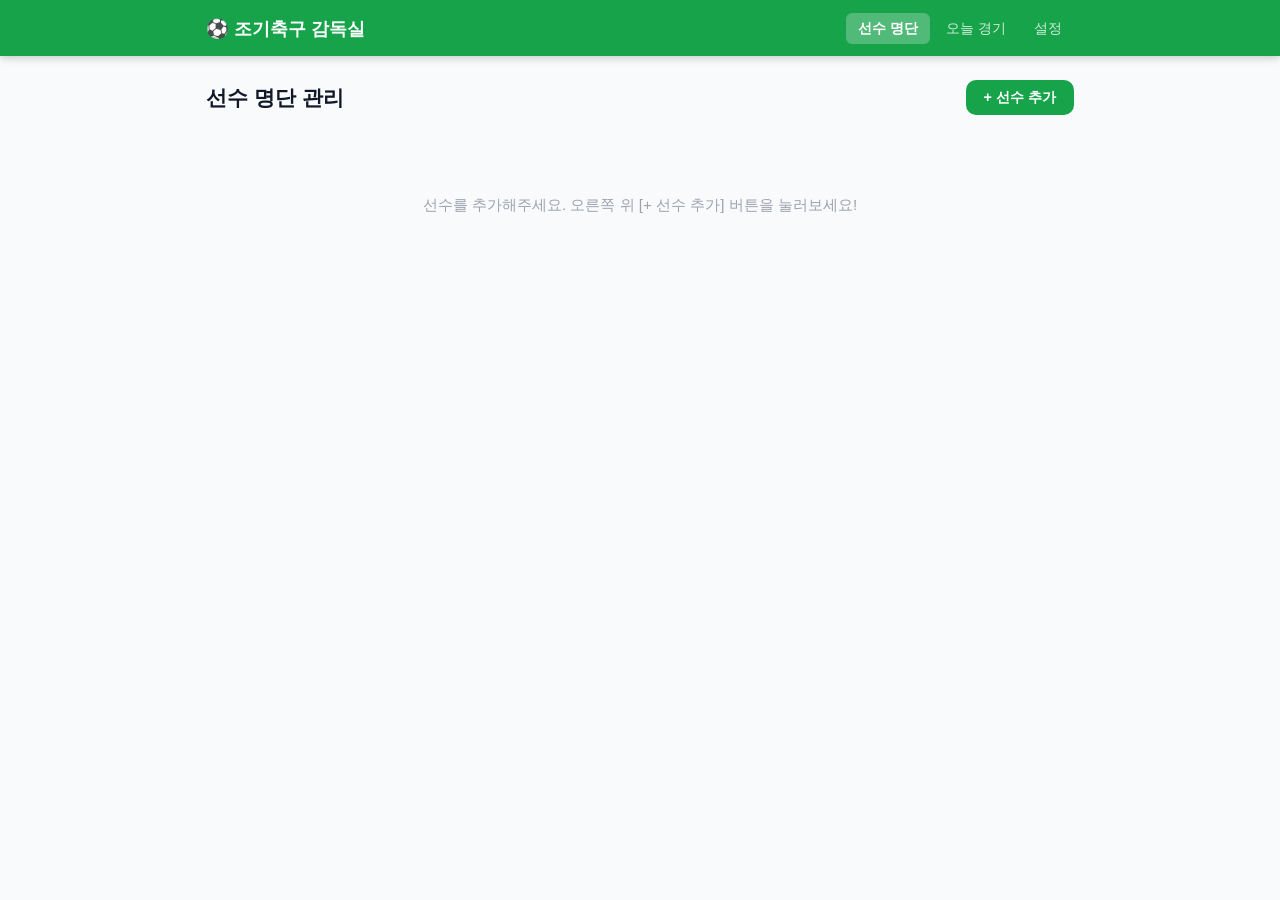
==== index.html @ dfdba7f4 "조기축구 감독실 홈페이지 구현 선수 명단 관리, 오늘 경기 선수 선택, Gemini AI 전술 추천 기능을 갖춘 단일 페이지 웹앱. 포메이션/팀 전술 요약/선수별 개인 지침 2-3" ====
<!DOCTYPE html>
<html lang="ko">
<head>
  <meta charset="UTF-8" />
  <meta name="viewport" content="width=device-width, initial-scale=1.0" />
  <title>조기축구 감독실 ⚽</title>
  <link rel="stylesheet" href="style.css" />
</head>
<body>

  <!-- 헤더 -->
  <header>
    <div class="header-inner">
      <div class="logo">⚽ 조기축구 감독실</div>
      <nav>
        <button class="nav-btn active" onclick="showPage('roster')">선수 명단</button>
        <button class="nav-btn" onclick="showPage('match')">오늘 경기</button>
        <button class="nav-btn" onclick="showPage('settings')">설정</button>
      </nav>
    </div>
  </header>

  <main>

    <!-- ============ 페이지: 선수 명단 ============ -->
    <section id="page-roster" class="page active">
      <div class="section-header">
        <h2>선수 명단 관리</h2>
        <button class="btn-primary" onclick="openAddPlayerModal()">+ 선수 추가</button>
      </div>
      <div id="player-list" class="player-grid">
        <div class="empty-state">선수를 추가해주세요.</div>
      </div>
    </section>

    <!-- ============ 페이지: 오늘 경기 ============ -->
    <section id="page-match" class="page">
      <div class="section-header">
        <h2>오늘 경기 선수 선택</h2>
        <span class="selected-count" id="selected-count">0명 선택됨</span>
      </div>
      <p class="hint">오늘 출전 가능한 선수들을 선택해주세요. (최소 7명 ~ 최대 11명 권장)</p>
      <div id="match-player-list" class="player-grid selectable"></div>

      <div class="tactics-controls">
        <div class="form-group">
          <label>경기 스타일 희망</label>
          <select id="preferred-style">
            <option value="균형">균형잡힌 플레이</option>
            <option value="공격">공격적 플레이</option>
            <option value="수비">수비적 플레이</option>
            <option value="점유">점유율 중심</option>
            <option value="역습">빠른 역습</option>
          </select>
        </div>
        <div class="form-group">
          <label>상대팀 수준</label>
          <select id="opponent-level">
            <option value="비슷">비슷한 수준</option>
            <option value="강함">우리보다 강함</option>
            <option value="약함">우리보다 약함</option>
          </select>
        </div>
        <button class="btn-primary btn-large" onclick="getTacticsFromAI()">
          🤖 AI 전술 추천 받기
        </button>
      </div>

      <!-- AI 결과 -->
      <div id="ai-result" class="ai-result hidden">
        <div class="ai-result-header">
          <h3>🎯 AI 전술 분석 결과</h3>
        </div>
        <div id="ai-result-content"></div>
      </div>
    </section>

    <!-- ============ 페이지: 설정 ============ -->
    <section id="page-settings" class="page">
      <h2>설정</h2>
      <div class="settings-card">
        <h3>🔑 Gemini API 키</h3>
        <p class="hint">Google AI Studio에서 발급받은 API 키를 입력하세요.</p>
        <div class="input-row">
          <input type="password" id="api-key-input" placeholder="AIza..." />
          <button class="btn-primary" onclick="saveApiKey()">저장</button>
        </div>
        <p id="api-key-status" class="status-text"></p>
      </div>
      <div class="settings-card">
        <h3>⚠️ 데이터 초기화</h3>
        <p class="hint">저장된 선수 명단을 모두 삭제합니다.</p>
        <button class="btn-danger" onclick="clearAllData()">전체 초기화</button>
      </div>
    </section>

  </main>

  <!-- ============ 선수 추가/수정 모달 ============ -->
  <div id="player-modal" class="modal-overlay hidden" onclick="closeModalOnOverlay(event)">
    <div class="modal">
      <div class="modal-header">
        <h3 id="modal-title">선수 추가</h3>
        <button class="modal-close" onclick="closePlayerModal()">✕</button>
      </div>
      <div class="modal-body">
        <input type="hidden" id="modal-player-id" />

        <div class="form-row">
          <div class="form-group">
            <label>이름 *</label>
            <input type="text" id="modal-name" placeholder="홍길동" />
          </div>
          <div class="form-group">
            <label>등번호</label>
            <input type="number" id="modal-number" placeholder="10" min="1" max="99" />
          </div>
        </div>

        <div class="form-group">
          <label>포지션 선호도 *</label>
          <div class="position-picker" id="position-picker">
            <button type="button" class="pos-btn" data-pos="GK">GK</button>
            <button type="button" class="pos-btn" data-pos="CB">CB</button>
            <button type="button" class="pos-btn" data-pos="SB">SB</button>
            <button type="button" class="pos-btn" data-pos="CM">CM</button>
            <button type="button" class="pos-btn" data-pos="WM">LM/RM</button>
            <button type="button" class="pos-btn" data-pos="FW">FW</button>
          </div>
        </div>

        <div class="form-group">
          <label>실력 수준</label>
          <div class="level-picker" id="level-picker">
            <button type="button" class="level-btn" data-level="초급">초급 🌱</button>
            <button type="button" class="level-btn active" data-level="중급">중급 ⚽</button>
            <button type="button" class="level-btn" data-level="고급">고급 🌟</button>
          </div>
        </div>

        <div class="form-row">
          <div class="form-group">
            <label>스피드</label>
            <select id="modal-speed">
              <option value="빠름">빠름</option>
              <option value="보통" selected>보통</option>
              <option value="느림">느림</option>
            </select>
          </div>
          <div class="form-group">
            <label>체력</label>
            <select id="modal-stamina">
              <option value="좋음">좋음</option>
              <option value="보통" selected>보통</option>
              <option value="약함">약함</option>
            </select>
          </div>
        </div>

        <div class="form-group">
          <label>플레이 성향</label>
          <div class="tag-picker" id="style-picker">
            <button type="button" class="tag-btn" data-val="공격적">공격적</button>
            <button type="button" class="tag-btn" data-val="수비적">수비적</button>
            <button type="button" class="tag-btn" data-val="균형형">균형형</button>
            <button type="button" class="tag-btn" data-val="기술파">기술파</button>
            <button type="button" class="tag-btn" data-val="피지컬파">피지컬파</button>
            <button type="button" class="tag-btn" data-val="적극적">적극적</button>
            <button type="button" class="tag-btn" data-val="소극적">소극적</button>
          </div>
        </div>

        <div class="form-group">
          <label>특기 (복수 선택 가능)</label>
          <div class="tag-picker" id="skill-picker">
            <button type="button" class="tag-btn" data-val="슛">슛</button>
            <button type="button" class="tag-btn" data-val="패스">패스</button>
            <button type="button" class="tag-btn" data-val="드리블">드리블</button>
            <button type="button" class="tag-btn" data-val="헤딩">헤딩</button>
            <button type="button" class="tag-btn" data-val="수비">수비</button>
            <button type="button" class="tag-btn" data-val="스피드">스피드</button>
            <button type="button" class="tag-btn" data-val="체력">체력</button>
            <button type="button" class="tag-btn" data-val="위치선정">위치선정</button>
          </div>
        </div>

        <div class="form-group">
          <label>메모</label>
          <textarea id="modal-note" placeholder="부상 이력, 특이사항 등..." rows="2"></textarea>
        </div>
      </div>
      <div class="modal-footer">
        <button class="btn-secondary" onclick="closePlayerModal()">취소</button>
        <button class="btn-primary" onclick="savePlayer()">저장</button>
      </div>
    </div>
  </div>

  <!-- 로딩 오버레이 -->
  <div id="loading-overlay" class="modal-overlay hidden">
    <div class="loading-box">
      <div class="spinner"></div>
      <p>AI가 전술을 분석 중입니다...</p>
    </div>
  </div>

  <script src="app.js"></script>
</body>
</html>
---- style.css ----
/* ===== 기본 리셋 & 변수 ===== */
*, *::before, *::after { box-sizing: border-box; margin: 0; padding: 0; }

:root {
  --green:   #16a34a;
  --green-d: #15803d;
  --green-l: #dcfce7;
  --blue:    #2563eb;
  --red:     #dc2626;
  --gray-50: #f9fafb;
  --gray-100:#f3f4f6;
  --gray-200:#e5e7eb;
  --gray-300:#d1d5db;
  --gray-400:#9ca3af;
  --gray-500:#6b7280;
  --gray-700:#374151;
  --gray-900:#111827;
  --radius:  10px;
  --shadow:  0 2px 8px rgba(0,0,0,.1);
  --shadow-lg:0 8px 24px rgba(0,0,0,.12);
}

body {
  font-family: 'Apple SD Gothic Neo', 'Noto Sans KR', sans-serif;
  background: var(--gray-50);
  color: var(--gray-900);
  min-height: 100vh;
}

/* ===== 헤더 ===== */
header {
  background: var(--green);
  color: white;
  position: sticky;
  top: 0;
  z-index: 100;
  box-shadow: 0 2px 8px rgba(0,0,0,.2);
}
.header-inner {
  max-width: 900px;
  margin: 0 auto;
  padding: 0 16px;
  display: flex;
  align-items: center;
  justify-content: space-between;
  height: 56px;
  gap: 12px;
}
.logo { font-size: 1.15rem; font-weight: 700; white-space: nowrap; }
nav { display: flex; gap: 4px; }
.nav-btn {
  background: transparent;
  border: none;
  color: rgba(255,255,255,.8);
  padding: 6px 12px;
  border-radius: 6px;
  cursor: pointer;
  font-size: .9rem;
  transition: background .15s, color .15s;
}
.nav-btn:hover { background: rgba(255,255,255,.15); color: white; }
.nav-btn.active { background: rgba(255,255,255,.25); color: white; font-weight: 600; }

/* ===== 메인 레이아웃 ===== */
main {
  max-width: 900px;
  margin: 0 auto;
  padding: 24px 16px 60px;
}
.page { display: none; }
.page.active { display: block; }

/* ===== 섹션 헤더 ===== */
.section-header {
  display: flex;
  align-items: center;
  justify-content: space-between;
  margin-bottom: 20px;
  flex-wrap: wrap;
  gap: 8px;
}
.section-header h2 { font-size: 1.3rem; font-weight: 700; }

.hint {
  color: var(--gray-500);
  font-size: .875rem;
  margin-bottom: 16px;
  line-height: 1.5;
}

/* ===== 버튼 ===== */
.btn-primary {
  background: var(--green);
  color: white;
  border: none;
  padding: 8px 18px;
  border-radius: var(--radius);
  cursor: pointer;
  font-size: .9rem;
  font-weight: 600;
  transition: background .15s, transform .1s;
}
.btn-primary:hover { background: var(--green-d); }
.btn-primary:active { transform: scale(.97); }
.btn-primary.btn-large { padding: 13px 28px; font-size: 1rem; width: 100%; margin-top: 8px; }

.btn-secondary {
  background: white;
  color: var(--gray-700);
  border: 1.5px solid var(--gray-300);
  padding: 8px 18px;
  border-radius: var(--radius);
  cursor: pointer;
  font-size: .9rem;
  font-weight: 500;
}
.btn-secondary:hover { background: var(--gray-100); }

.btn-danger {
  background: var(--red);
  color: white;
  border: none;
  padding: 8px 18px;
  border-radius: var(--radius);
  cursor: pointer;
  font-size: .9rem;
  font-weight: 600;
}
.btn-danger:hover { background: #b91c1c; }

.btn-icon {
  background: none;
  border: none;
  cursor: pointer;
  padding: 4px 6px;
  border-radius: 6px;
  font-size: .85rem;
  color: var(--gray-500);
}
.btn-icon:hover { background: var(--gray-200); color: var(--gray-700); }

/* ===== 선수 카드 그리드 ===== */
.player-grid {
  display: grid;
  grid-template-columns: repeat(auto-fill, minmax(220px, 1fr));
  gap: 14px;
}

.player-card {
  background: white;
  border: 2px solid var(--gray-200);
  border-radius: var(--radius);
  padding: 14px;
  transition: border-color .15s, box-shadow .15s;
  cursor: default;
  position: relative;
}
.player-card:hover { box-shadow: var(--shadow); }

.player-card.selected {
  border-color: var(--green);
  background: var(--green-l);
}
.selectable .player-card { cursor: pointer; }

.player-card-top {
  display: flex;
  align-items: flex-start;
  justify-content: space-between;
  margin-bottom: 8px;
}
.player-name-wrap { display: flex; align-items: center; gap: 6px; }
.player-number {
  background: var(--green);
  color: white;
  font-size: .7rem;
  font-weight: 700;
  padding: 1px 6px;
  border-radius: 20px;
  min-width: 24px;
  text-align: center;
}
.player-name { font-weight: 700; font-size: 1rem; }
.player-actions { display: flex; gap: 2px; }

.pos-badge {
  display: inline-block;
  background: var(--blue);
  color: white;
  font-size: .72rem;
  font-weight: 700;
  padding: 2px 8px;
  border-radius: 20px;
  margin-bottom: 8px;
}

.player-tags {
  display: flex;
  flex-wrap: wrap;
  gap: 4px;
  margin-top: 6px;
}
.tag {
  background: var(--gray-100);
  color: var(--gray-700);
  font-size: .72rem;
  padding: 2px 8px;
  border-radius: 20px;
  border: 1px solid var(--gray-200);
}
.tag.green { background: var(--green-l); color: var(--green-d); border-color: #86efac; }
.tag.level { font-weight: 600; }

.select-check {
  position: absolute;
  top: 10px;
  right: 10px;
  width: 22px;
  height: 22px;
  border-radius: 50%;
  border: 2px solid var(--gray-300);
  background: white;
  display: flex;
  align-items: center;
  justify-content: center;
  font-size: .8rem;
  transition: all .15s;
}
.player-card.selected .select-check {
  background: var(--green);
  border-color: var(--green);
  color: white;
}

.empty-state {
  grid-column: 1 / -1;
  text-align: center;
  color: var(--gray-400);
  padding: 60px 0;
  font-size: .95rem;
}

.selected-count {
  background: var(--green);
  color: white;
  padding: 4px 12px;
  border-radius: 20px;
  font-size: .85rem;
  font-weight: 600;
}

/* ===== 전술 컨트롤 ===== */
.tactics-controls {
  background: white;
  border: 1.5px solid var(--gray-200);
  border-radius: var(--radius);
  padding: 20px;
  margin-top: 24px;
}
.form-row { display: flex; gap: 16px; flex-wrap: wrap; }
.form-row .form-group { flex: 1; min-width: 140px; }

/* ===== AI 결과 ===== */
.ai-result {
  margin-top: 24px;
  background: white;
  border: 2px solid var(--green);
  border-radius: var(--radius);
  overflow: hidden;
}
.ai-result.hidden { display: none; }

.ai-result-header {
  background: var(--green);
  color: white;
  padding: 14px 20px;
}
.ai-result-header h3 { font-size: 1.05rem; font-weight: 700; }

#ai-result-content {
  padding: 20px;
}

/* 포메이션 박스 */
.formation-box {
  background: var(--green-l);
  border: 2px solid #86efac;
  border-radius: var(--radius);
  padding: 16px 20px;
  margin-bottom: 20px;
  text-align: center;
}
.formation-name {
  font-size: 2rem;
  font-weight: 900;
  color: var(--green-d);
  letter-spacing: 2px;
}
.formation-desc { color: var(--gray-600, #4b5563); font-size: .9rem; margin-top: 4px; }

/* 전술 요약 */
.tactics-summary {
  background: var(--gray-50);
  border-left: 4px solid var(--green);
  border-radius: 0 var(--radius) var(--radius) 0;
  padding: 14px 16px;
  margin-bottom: 20px;
  line-height: 1.7;
  font-size: .9rem;
}

/* 선수별 지침 */
.players-section h4 {
  font-size: 1rem;
  font-weight: 700;
  margin-bottom: 12px;
  padding-bottom: 8px;
  border-bottom: 2px solid var(--gray-200);
}
.player-instruction {
  background: var(--gray-50);
  border: 1.5px solid var(--gray-200);
  border-radius: var(--radius);
  padding: 14px 16px;
  margin-bottom: 10px;
}
.pi-header {
  display: flex;
  align-items: center;
  gap: 8px;
  margin-bottom: 8px;
}
.pi-name { font-weight: 700; font-size: .95rem; }
.pi-pos {
  background: var(--blue);
  color: white;
  font-size: .7rem;
  font-weight: 700;
  padding: 2px 8px;
  border-radius: 20px;
}
.pi-points { list-style: none; padding: 0; }
.pi-points li {
  padding: 4px 0 4px 18px;
  position: relative;
  font-size: .875rem;
  color: var(--gray-700);
  line-height: 1.5;
}
.pi-points li::before {
  content: '▶';
  position: absolute;
  left: 0;
  color: var(--green);
  font-size: .65rem;
  top: 7px;
}

/* ===== 설정 페이지 ===== */
.settings-card {
  background: white;
  border: 1.5px solid var(--gray-200);
  border-radius: var(--radius);
  padding: 20px;
  margin-bottom: 16px;
}
.settings-card h3 { font-size: 1rem; font-weight: 700; margin-bottom: 8px; }
.input-row { display: flex; gap: 8px; margin-top: 10px; }
.input-row input { flex: 1; }
.status-text { margin-top: 8px; font-size: .85rem; }
.status-text.ok { color: var(--green); }
.status-text.err { color: var(--red); }

/* ===== 폼 공통 ===== */
.form-group { margin-bottom: 16px; }
.form-group label {
  display: block;
  font-size: .85rem;
  font-weight: 600;
  color: var(--gray-700);
  margin-bottom: 6px;
}
input[type="text"],
input[type="number"],
input[type="password"],
select,
textarea {
  width: 100%;
  border: 1.5px solid var(--gray-300);
  border-radius: 8px;
  padding: 9px 12px;
  font-size: .9rem;
  font-family: inherit;
  color: var(--gray-900);
  background: white;
  transition: border-color .15s;
  outline: none;
}
input:focus, select:focus, textarea:focus { border-color: var(--green); }
textarea { resize: vertical; }

/* ===== 포지션 / 레벨 / 태그 피커 ===== */
.position-picker,
.level-picker,
.tag-picker {
  display: flex;
  flex-wrap: wrap;
  gap: 6px;
}

.pos-btn {
  border: 2px solid var(--gray-300);
  background: white;
  color: var(--gray-700);
  padding: 6px 14px;
  border-radius: 8px;
  cursor: pointer;
  font-weight: 700;
  font-size: .85rem;
  transition: all .15s;
}
.pos-btn.active, .pos-btn:hover { border-color: var(--blue); background: #eff6ff; color: var(--blue); }
.pos-btn.active { background: var(--blue); color: white; }

.level-btn {
  border: 2px solid var(--gray-300);
  background: white;
  color: var(--gray-700);
  padding: 7px 16px;
  border-radius: 8px;
  cursor: pointer;
  font-size: .85rem;
  font-weight: 600;
  transition: all .15s;
}
.level-btn.active { border-color: var(--green); background: var(--green); color: white; }

.tag-btn {
  border: 1.5px solid var(--gray-300);
  background: white;
  color: var(--gray-700);
  padding: 5px 12px;
  border-radius: 20px;
  cursor: pointer;
  font-size: .8rem;
  transition: all .15s;
}
.tag-btn.active { border-color: var(--green); background: var(--green-l); color: var(--green-d); font-weight: 600; }

/* ===== 모달 ===== */
.modal-overlay {
  position: fixed;
  inset: 0;
  background: rgba(0,0,0,.5);
  display: flex;
  align-items: center;
  justify-content: center;
  z-index: 200;
  padding: 16px;
  overflow-y: auto;
}
.modal-overlay.hidden { display: none; }

.modal {
  background: white;
  border-radius: 14px;
  width: 100%;
  max-width: 520px;
  box-shadow: var(--shadow-lg);
  max-height: 90vh;
  overflow-y: auto;
  animation: modalIn .18s ease;
}
@keyframes modalIn {
  from { transform: scale(.93); opacity: 0; }
  to   { transform: scale(1);   opacity: 1; }
}

.modal-header {
  display: flex;
  align-items: center;
  justify-content: space-between;
  padding: 18px 20px 14px;
  border-bottom: 1.5px solid var(--gray-200);
  position: sticky;
  top: 0;
  background: white;
  z-index: 1;
}
.modal-header h3 { font-size: 1.05rem; font-weight: 700; }
.modal-close {
  background: none;
  border: none;
  font-size: 1.1rem;
  cursor: pointer;
  color: var(--gray-500);
  padding: 4px 8px;
  border-radius: 6px;
}
.modal-close:hover { background: var(--gray-100); }

.modal-body { padding: 20px; }
.modal-footer {
  display: flex;
  gap: 8px;
  justify-content: flex-end;
  padding: 14px 20px 18px;
  border-top: 1.5px solid var(--gray-200);
}

/* ===== 로딩 ===== */
.loading-box {
  background: white;
  border-radius: 14px;
  padding: 40px 48px;
  text-align: center;
  box-shadow: var(--shadow-lg);
}
.loading-box p { margin-top: 16px; color: var(--gray-700); font-weight: 600; }

.spinner {
  width: 48px;
  height: 48px;
  border: 5px solid var(--gray-200);
  border-top-color: var(--green);
  border-radius: 50%;
  margin: 0 auto;
  animation: spin .8s linear infinite;
}
@keyframes spin { to { transform: rotate(360deg); } }

/* ===== 반응형 ===== */
@media (max-width: 480px) {
  .header-inner { height: 52px; }
  .logo { font-size: 1rem; }
  .nav-btn { padding: 5px 8px; font-size: .8rem; }
  .player-grid { grid-template-columns: 1fr 1fr; }
  .form-row { flex-direction: column; gap: 0; }
}
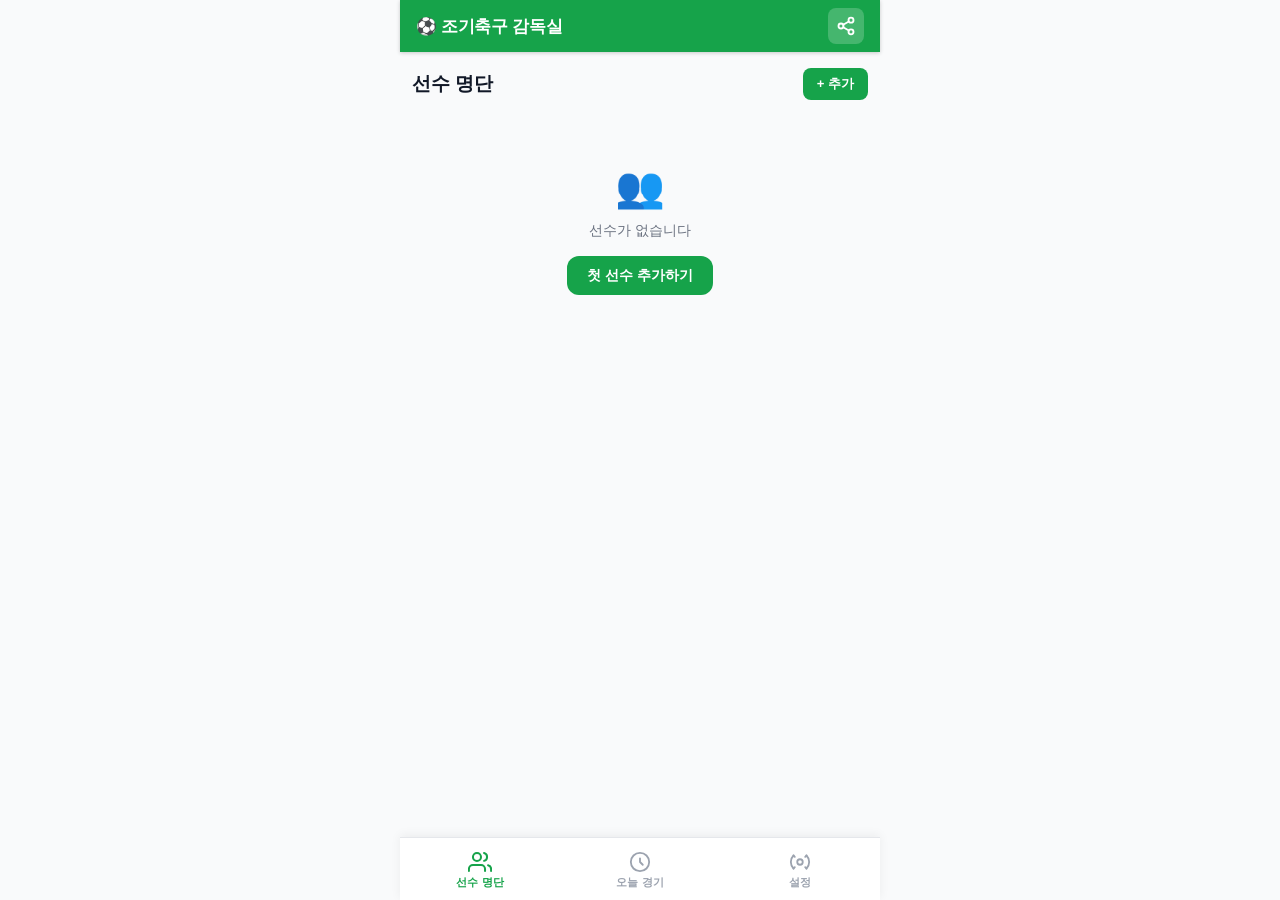
==== commit 3d55a5d2: "모바일 최적화 및 카카오톡 공유 기능 추가 - 하단 탭 네비게이션으로 엄지손가락 접근성 향상 - 모달을 바텀 시트(슬라이드업) 방식으로 변경 - input font-size 16p" ====
--- a/index.html
+++ b/index.html
@@ -2,66 +2,87 @@
 <html lang="ko">
 <head>
   <meta charset="UTF-8" />
-  <meta name="viewport" content="width=device-width, initial-scale=1.0" />
-  <title>조기축구 감독실 ⚽</title>
+  <meta name="viewport" content="width=device-width, initial-scale=1.0, viewport-fit=cover" />
+  <meta name="theme-color" content="#16a34a" />
+  <meta name="mobile-web-app-capable" content="yes" />
+  <meta name="apple-mobile-web-app-capable" content="yes" />
+  <meta name="apple-mobile-web-app-status-bar-style" content="black-translucent" />
+  <meta name="apple-mobile-web-app-title" content="감독실" />
+
+  <!-- 카카오톡 공유 미리보기 (Open Graph) -->
+  <meta property="og:type"        content="website" />
+  <meta property="og:title"       content="⚽ 조기축구 감독실" />
+  <meta property="og:description" content="우리 팀 선수 정보 입력하고 AI 전술·포메이션 추천받기" />
+  <meta property="og:image"       content="https://choikyuhong937.github.io/videocrate/icon-512.png" />
+  <meta property="og:url"         content="https://choikyuhong937.github.io/videocrate/" />
+
+  <title>⚽ 조기축구 감독실</title>
   <link rel="stylesheet" href="style.css" />
 </head>
 <body>
 
-  <!-- 헤더 -->
+  <!-- 상단 헤더 -->
   <header>
     <div class="header-inner">
-      <div class="logo">⚽ 조기축구 감독실</div>
-      <nav>
-        <button class="nav-btn active" onclick="showPage('roster')">선수 명단</button>
-        <button class="nav-btn" onclick="showPage('match')">오늘 경기</button>
-        <button class="nav-btn" onclick="showPage('settings')">설정</button>
-      </nav>
+      <span class="logo">⚽ 조기축구 감독실</span>
+      <button class="share-btn" onclick="shareApp()" title="공유하기">
+        <svg width="20" height="20" viewBox="0 0 24 24" fill="none" stroke="currentColor" stroke-width="2.2" stroke-linecap="round" stroke-linejoin="round">
+          <circle cx="18" cy="5" r="3"/><circle cx="6" cy="12" r="3"/><circle cx="18" cy="19" r="3"/>
+          <line x1="8.59" y1="13.51" x2="15.42" y2="17.49"/><line x1="15.41" y1="6.51" x2="8.59" y2="10.49"/>
+        </svg>
+      </button>
     </div>
   </header>
 
+  <!-- 콘텐츠 영역 -->
   <main>
 
-    <!-- ============ 페이지: 선수 명단 ============ -->
+    <!-- ========== 선수 명단 ========== -->
     <section id="page-roster" class="page active">
       <div class="section-header">
-        <h2>선수 명단 관리</h2>
-        <button class="btn-primary" onclick="openAddPlayerModal()">+ 선수 추가</button>
+        <h2>선수 명단</h2>
+        <button class="btn-primary btn-sm" onclick="openAddPlayerModal()">+ 추가</button>
       </div>
       <div id="player-list" class="player-grid">
-        <div class="empty-state">선수를 추가해주세요.</div>
+        <div class="empty-state">
+          <div class="empty-icon">👥</div>
+          <p>선수가 없습니다</p>
+          <button class="btn-primary" onclick="openAddPlayerModal()">첫 선수 추가하기</button>
+        </div>
       </div>
     </section>
 
-    <!-- ============ 페이지: 오늘 경기 ============ -->
+    <!-- ========== 오늘 경기 ========== -->
     <section id="page-match" class="page">
       <div class="section-header">
-        <h2>오늘 경기 선수 선택</h2>
-        <span class="selected-count" id="selected-count">0명 선택됨</span>
-      </div>
-      <p class="hint">오늘 출전 가능한 선수들을 선택해주세요. (최소 7명 ~ 최대 11명 권장)</p>
+        <h2>오늘 경기</h2>
+        <span class="badge-count" id="selected-count">0명</span>
+      </div>
+      <p class="hint">출전 선수를 탭해서 선택하세요 (최소 5명)</p>
       <div id="match-player-list" class="player-grid selectable"></div>
 
       <div class="tactics-controls">
-        <div class="form-group">
-          <label>경기 스타일 희망</label>
-          <select id="preferred-style">
-            <option value="균형">균형잡힌 플레이</option>
-            <option value="공격">공격적 플레이</option>
-            <option value="수비">수비적 플레이</option>
-            <option value="점유">점유율 중심</option>
-            <option value="역습">빠른 역습</option>
-          </select>
-        </div>
-        <div class="form-group">
-          <label>상대팀 수준</label>
-          <select id="opponent-level">
-            <option value="비슷">비슷한 수준</option>
-            <option value="강함">우리보다 강함</option>
-            <option value="약함">우리보다 약함</option>
-          </select>
-        </div>
-        <button class="btn-primary btn-large" onclick="getTacticsFromAI()">
+        <div class="ctrl-row">
+          <div class="form-group">
+            <label>희망 스타일</label>
+            <select id="preferred-style">
+              <option value="균형">⚖️ 균형 플레이</option>
+              <option value="공격">⚡ 공격 위주</option>
+              <option value="수비">🛡️ 수비 위주</option>
+              <option value="점유">🎯 점유율 중심</option>
+              <option value="역습">🚀 빠른 역습</option>
+            </select>
+          </div>
+          <div class="form-group">
+            <label>상대 수준</label>
+            <select id="opponent-level">
+              <option value="비슷">😤 비슷</option>
+              <option value="강함">💪 우리보다 강함</option>
+              <option value="약함">😊 우리보다 약함</option>
+            </select>
+          </div>
+        </div>
+        <button class="btn-ai" onclick="getTacticsFromAI()">
           🤖 AI 전술 추천 받기
         </button>
       </div>
@@ -69,49 +90,89 @@
       <!-- AI 결과 -->
       <div id="ai-result" class="ai-result hidden">
         <div class="ai-result-header">
-          <h3>🎯 AI 전술 분석 결과</h3>
+          <span>🎯 AI 전술 분석 결과</span>
+          <button class="share-result-btn" onclick="shareResult()" title="결과 공유">공유</button>
         </div>
         <div id="ai-result-content"></div>
       </div>
     </section>
 
-    <!-- ============ 페이지: 설정 ============ -->
+    <!-- ========== 설정 ========== -->
     <section id="page-settings" class="page">
-      <h2>설정</h2>
+      <h2 style="margin-bottom:20px">설정</h2>
+
       <div class="settings-card">
-        <h3>🔑 Gemini API 키</h3>
-        <p class="hint">Google AI Studio에서 발급받은 API 키를 입력하세요.</p>
-        <div class="input-row">
-          <input type="password" id="api-key-input" placeholder="AIza..." />
-          <button class="btn-primary" onclick="saveApiKey()">저장</button>
-        </div>
-        <p id="api-key-status" class="status-text"></p>
-      </div>
+        <div class="settings-card-icon">🔑</div>
+        <div class="settings-card-body">
+          <h3>Gemini API 키</h3>
+          <p class="hint">Google AI Studio에서 무료로 발급받으세요.</p>
+          <a class="link-btn" href="https://aistudio.google.com/app/apikey" target="_blank">API 키 발급하러 가기 →</a>
+          <div class="input-row">
+            <input type="password" id="api-key-input" placeholder="AIza..." autocomplete="off" />
+            <button class="btn-primary btn-sm" onclick="saveApiKey()">저장</button>
+          </div>
+          <p id="api-key-status" class="status-text"></p>
+        </div>
+      </div>
+
       <div class="settings-card">
-        <h3>⚠️ 데이터 초기화</h3>
-        <p class="hint">저장된 선수 명단을 모두 삭제합니다.</p>
-        <button class="btn-danger" onclick="clearAllData()">전체 초기화</button>
+        <div class="settings-card-icon">📤</div>
+        <div class="settings-card-body">
+          <h3>카카오톡으로 공유</h3>
+          <p class="hint">링크를 복사해서 카톡으로 공유하세요.</p>
+          <button class="btn-share-kakao" onclick="shareApp()">
+            🔗 링크 복사 / 공유하기
+          </button>
+        </div>
+      </div>
+
+      <div class="settings-card danger-card">
+        <div class="settings-card-icon">⚠️</div>
+        <div class="settings-card-body">
+          <h3>데이터 초기화</h3>
+          <p class="hint">저장된 선수 명단을 모두 삭제합니다.</p>
+          <button class="btn-danger" onclick="clearAllData()">전체 초기화</button>
+        </div>
       </div>
     </section>
 
   </main>
 
-  <!-- ============ 선수 추가/수정 모달 ============ -->
-  <div id="player-modal" class="modal-overlay hidden" onclick="closeModalOnOverlay(event)">
+  <!-- 하단 탭 네비게이션 (모바일) -->
+  <nav class="bottom-nav">
+    <button class="tab-btn active" onclick="showPage('roster')" id="tab-roster">
+      <svg width="22" height="22" viewBox="0 0 24 24" fill="none" stroke="currentColor" stroke-width="2" stroke-linecap="round" stroke-linejoin="round"><path d="M17 21v-2a4 4 0 0 0-4-4H5a4 4 0 0 0-4 4v2"/><circle cx="9" cy="7" r="4"/><path d="M23 21v-2a4 4 0 0 0-3-3.87"/><path d="M16 3.13a4 4 0 0 1 0 7.75"/></svg>
+      <span>선수 명단</span>
+    </button>
+    <button class="tab-btn" onclick="showPage('match')" id="tab-match">
+      <svg width="22" height="22" viewBox="0 0 24 24" fill="none" stroke="currentColor" stroke-width="2" stroke-linecap="round" stroke-linejoin="round"><circle cx="12" cy="12" r="10"/><path d="M12 8v4l3 3"/></svg>
+      <span>오늘 경기</span>
+    </button>
+    <button class="tab-btn" onclick="showPage('settings')" id="tab-settings">
+      <svg width="22" height="22" viewBox="0 0 24 24" fill="none" stroke="currentColor" stroke-width="2" stroke-linecap="round" stroke-linejoin="round"><circle cx="12" cy="12" r="3"/><path d="M19.07 4.93a10 10 0 0 1 0 14.14M4.93 4.93a10 10 0 0 0 0 14.14"/><path d="M19.07 4.93l-1.41 1.41M6.34 17.66l-1.41 1.41M19.07 19.07l-1.41-1.41M6.34 6.34L4.93 4.93"/></svg>
+      <span>설정</span>
+    </button>
+  </nav>
+
+  <!-- ========== 선수 추가/수정 모달 (풀스크린) ========== -->
+  <div id="player-modal" class="modal-overlay hidden">
     <div class="modal">
       <div class="modal-header">
+        <button class="modal-back" onclick="closePlayerModal()">
+          <svg width="20" height="20" viewBox="0 0 24 24" fill="none" stroke="currentColor" stroke-width="2.5"><polyline points="15,18 9,12 15,6"/></svg>
+        </button>
         <h3 id="modal-title">선수 추가</h3>
-        <button class="modal-close" onclick="closePlayerModal()">✕</button>
+        <button class="modal-save-btn" onclick="savePlayer()">저장</button>
       </div>
       <div class="modal-body">
         <input type="hidden" id="modal-player-id" />
 
-        <div class="form-row">
+        <div class="form-row-2">
           <div class="form-group">
             <label>이름 *</label>
             <input type="text" id="modal-name" placeholder="홍길동" />
           </div>
-          <div class="form-group">
+          <div class="form-group form-group-sm">
             <label>등번호</label>
             <input type="number" id="modal-number" placeholder="10" min="1" max="99" />
           </div>
@@ -119,68 +180,68 @@
 
         <div class="form-group">
           <label>포지션 선호도 *</label>
-          <div class="position-picker" id="position-picker">
-            <button type="button" class="pos-btn" data-pos="GK">GK</button>
-            <button type="button" class="pos-btn" data-pos="CB">CB</button>
-            <button type="button" class="pos-btn" data-pos="SB">SB</button>
-            <button type="button" class="pos-btn" data-pos="CM">CM</button>
-            <button type="button" class="pos-btn" data-pos="WM">LM/RM</button>
-            <button type="button" class="pos-btn" data-pos="FW">FW</button>
+          <div class="chip-group" id="position-picker">
+            <button type="button" class="chip pos-chip" data-pos="GK">GK</button>
+            <button type="button" class="chip pos-chip" data-pos="CB">CB</button>
+            <button type="button" class="chip pos-chip" data-pos="SB">SB</button>
+            <button type="button" class="chip pos-chip" data-pos="CM">CM</button>
+            <button type="button" class="chip pos-chip" data-pos="WM">LM/RM</button>
+            <button type="button" class="chip pos-chip" data-pos="FW">FW</button>
           </div>
         </div>
 
         <div class="form-group">
           <label>실력 수준</label>
-          <div class="level-picker" id="level-picker">
-            <button type="button" class="level-btn" data-level="초급">초급 🌱</button>
-            <button type="button" class="level-btn active" data-level="중급">중급 ⚽</button>
-            <button type="button" class="level-btn" data-level="고급">고급 🌟</button>
-          </div>
-        </div>
-
-        <div class="form-row">
+          <div class="chip-group" id="level-picker">
+            <button type="button" class="chip level-chip" data-level="초급">🌱 초급</button>
+            <button type="button" class="chip level-chip active" data-level="중급">⚽ 중급</button>
+            <button type="button" class="chip level-chip" data-level="고급">🌟 고급</button>
+          </div>
+        </div>
+
+        <div class="form-row-2">
           <div class="form-group">
             <label>스피드</label>
             <select id="modal-speed">
-              <option value="빠름">빠름</option>
-              <option value="보통" selected>보통</option>
-              <option value="느림">느림</option>
+              <option value="빠름">🐇 빠름</option>
+              <option value="보통" selected>➡️ 보통</option>
+              <option value="느림">🐢 느림</option>
             </select>
           </div>
           <div class="form-group">
             <label>체력</label>
             <select id="modal-stamina">
-              <option value="좋음">좋음</option>
-              <option value="보통" selected>보통</option>
-              <option value="약함">약함</option>
+              <option value="좋음">💪 좋음</option>
+              <option value="보통" selected>➡️ 보통</option>
+              <option value="약함">😮‍💨 약함</option>
             </select>
           </div>
         </div>
 
         <div class="form-group">
           <label>플레이 성향</label>
-          <div class="tag-picker" id="style-picker">
-            <button type="button" class="tag-btn" data-val="공격적">공격적</button>
-            <button type="button" class="tag-btn" data-val="수비적">수비적</button>
-            <button type="button" class="tag-btn" data-val="균형형">균형형</button>
-            <button type="button" class="tag-btn" data-val="기술파">기술파</button>
-            <button type="button" class="tag-btn" data-val="피지컬파">피지컬파</button>
-            <button type="button" class="tag-btn" data-val="적극적">적극적</button>
-            <button type="button" class="tag-btn" data-val="소극적">소극적</button>
+          <div class="chip-group" id="style-picker">
+            <button type="button" class="chip tag-chip" data-val="공격적">공격적</button>
+            <button type="button" class="chip tag-chip" data-val="수비적">수비적</button>
+            <button type="button" class="chip tag-chip" data-val="균형형">균형형</button>
+            <button type="button" class="chip tag-chip" data-val="기술파">기술파</button>
+            <button type="button" class="chip tag-chip" data-val="피지컬파">피지컬파</button>
+            <button type="button" class="chip tag-chip" data-val="적극적">적극적</button>
+            <button type="button" class="chip tag-chip" data-val="소극적">소극적</button>
           </div>
         </div>
 
         <div class="form-group">
           <label>특기 (복수 선택 가능)</label>
-          <div class="tag-picker" id="skill-picker">
-            <button type="button" class="tag-btn" data-val="슛">슛</button>
-            <button type="button" class="tag-btn" data-val="패스">패스</button>
-            <button type="button" class="tag-btn" data-val="드리블">드리블</button>
-            <button type="button" class="tag-btn" data-val="헤딩">헤딩</button>
-            <button type="button" class="tag-btn" data-val="수비">수비</button>
-            <button type="button" class="tag-btn" data-val="스피드">스피드</button>
-            <button type="button" class="tag-btn" data-val="체력">체력</button>
-            <button type="button" class="tag-btn" data-val="위치선정">위치선정</button>
+          <div class="chip-group" id="skill-picker">
+            <button type="button" class="chip tag-chip" data-val="슛">⚽ 슛</button>
+            <button type="button" class="chip tag-chip" data-val="패스">🎯 패스</button>
+            <button type="button" class="chip tag-chip" data-val="드리블">🌀 드리블</button>
+            <button type="button" class="chip tag-chip" data-val="헤딩">💪 헤딩</button>
+            <button type="button" class="chip tag-chip" data-val="수비">🛡️ 수비</button>
+            <button type="button" class="chip tag-chip" data-val="스피드">🚀 스피드</button>
+            <button type="button" class="chip tag-chip" data-val="체력">🏃 체력</button>
+            <button type="button" class="chip tag-chip" data-val="위치선정">🗺️ 위치선정</button>
           </div>
         </div>
 
@@ -188,21 +249,23 @@
           <label>메모</label>
           <textarea id="modal-note" placeholder="부상 이력, 특이사항 등..." rows="2"></textarea>
         </div>
-      </div>
-      <div class="modal-footer">
-        <button class="btn-secondary" onclick="closePlayerModal()">취소</button>
-        <button class="btn-primary" onclick="savePlayer()">저장</button>
+
+        <div style="height:20px"></div>
       </div>
     </div>
   </div>
 
-  <!-- 로딩 오버레이 -->
+  <!-- 로딩 -->
   <div id="loading-overlay" class="modal-overlay hidden">
     <div class="loading-box">
-      <div class="spinner"></div>
-      <p>AI가 전술을 분석 중입니다...</p>
+      <div class="ball-spinner">⚽</div>
+      <p>AI가 전술 분석 중...</p>
+      <small>잠시만 기다려주세요</small>
     </div>
   </div>
+
+  <!-- 공유 완료 토스트 -->
+  <div id="toast" class="toast hidden"></div>
 
   <script src="app.js"></script>
 </body>
--- a/style.css
+++ b/style.css
@@ -1,4 +1,4 @@
-/* ===== 기본 리셋 & 변수 ===== */
+/* ===== 리셋 & 변수 ===== */
 *, *::before, *::after { box-sizing: border-box; margin: 0; padding: 0; }
 
 :root {
@@ -15,58 +15,99 @@
   --gray-500:#6b7280;
   --gray-700:#374151;
   --gray-900:#111827;
-  --radius:  10px;
-  --shadow:  0 2px 8px rgba(0,0,0,.1);
-  --shadow-lg:0 8px 24px rgba(0,0,0,.12);
-}
+  --r: 12px;
+  --sh: 0 2px 10px rgba(0,0,0,.08);
+  --header-h: 52px;
+  --nav-h: 62px;
+  /* iPhone safe area */
+  --safe-b: env(safe-area-inset-bottom, 0px);
+}
+
+html { -webkit-text-size-adjust: 100%; }
 
 body {
-  font-family: 'Apple SD Gothic Neo', 'Noto Sans KR', sans-serif;
+  font-family: -apple-system, 'Apple SD Gothic Neo', 'Noto Sans KR', sans-serif;
   background: var(--gray-50);
   color: var(--gray-900);
-  min-height: 100vh;
+  min-height: 100dvh;
+  /* 상단 헤더 + 하단 탭 높이만큼 패딩 */
+  padding-top: var(--header-h);
+  padding-bottom: calc(var(--nav-h) + var(--safe-b));
+  -webkit-tap-highlight-color: transparent;
+  overscroll-behavior-y: none;
 }
 
 /* ===== 헤더 ===== */
 header {
+  position: fixed;
+  top: 0; left: 0; right: 0;
+  z-index: 100;
   background: var(--green);
-  color: white;
-  position: sticky;
-  top: 0;
-  z-index: 100;
-  box-shadow: 0 2px 8px rgba(0,0,0,.2);
+  height: var(--header-h);
+  padding-top: env(safe-area-inset-top, 0px);
+  box-shadow: 0 1px 4px rgba(0,0,0,.2);
 }
 .header-inner {
-  max-width: 900px;
-  margin: 0 auto;
-  padding: 0 16px;
   display: flex;
   align-items: center;
   justify-content: space-between;
-  height: 56px;
-  gap: 12px;
-}
-.logo { font-size: 1.15rem; font-weight: 700; white-space: nowrap; }
-nav { display: flex; gap: 4px; }
-.nav-btn {
-  background: transparent;
-  border: none;
-  color: rgba(255,255,255,.8);
-  padding: 6px 12px;
-  border-radius: 6px;
-  cursor: pointer;
-  font-size: .9rem;
-  transition: background .15s, color .15s;
-}
-.nav-btn:hover { background: rgba(255,255,255,.15); color: white; }
-.nav-btn.active { background: rgba(255,255,255,.25); color: white; font-weight: 600; }
-
-/* ===== 메인 레이아웃 ===== */
-main {
-  max-width: 900px;
-  margin: 0 auto;
-  padding: 24px 16px 60px;
-}
+  height: var(--header-h);
+  padding: 0 16px;
+}
+.logo {
+  font-size: 1.05rem;
+  font-weight: 800;
+  color: white;
+  letter-spacing: -.3px;
+}
+.share-btn {
+  background: rgba(255,255,255,.2);
+  border: none;
+  border-radius: 8px;
+  width: 36px; height: 36px;
+  display: flex; align-items: center; justify-content: center;
+  color: white;
+  cursor: pointer;
+  transition: background .15s;
+}
+.share-btn:active { background: rgba(255,255,255,.35); }
+
+/* ===== 하단 탭 네비게이션 ===== */
+.bottom-nav {
+  position: fixed;
+  bottom: 0; left: 0; right: 0;
+  z-index: 100;
+  background: white;
+  border-top: 1px solid var(--gray-200);
+  display: flex;
+  padding-bottom: var(--safe-b);
+  box-shadow: 0 -2px 10px rgba(0,0,0,.06);
+}
+.tab-btn {
+  flex: 1;
+  display: flex;
+  flex-direction: column;
+  align-items: center;
+  justify-content: center;
+  gap: 3px;
+  height: var(--nav-h);
+  background: none;
+  border: none;
+  cursor: pointer;
+  color: var(--gray-400);
+  font-size: .68rem;
+  font-weight: 600;
+  transition: color .15s;
+  padding: 8px 4px 6px;
+  -webkit-tap-highlight-color: transparent;
+}
+.tab-btn svg { transition: transform .15s; }
+.tab-btn.active { color: var(--green); }
+.tab-btn.active svg { transform: scale(1.1); }
+.tab-btn:active svg { transform: scale(.92); }
+
+/* ===== 메인 콘텐츠 ===== */
+main { padding: 16px 12px; }
 .page { display: none; }
 .page.active { display: block; }
 
@@ -75,17 +116,25 @@
   display: flex;
   align-items: center;
   justify-content: space-between;
-  margin-bottom: 20px;
-  flex-wrap: wrap;
-  gap: 8px;
-}
-.section-header h2 { font-size: 1.3rem; font-weight: 700; }
+  margin-bottom: 14px;
+}
+.section-header h2 { font-size: 1.2rem; font-weight: 800; }
 
 .hint {
   color: var(--gray-500);
-  font-size: .875rem;
-  margin-bottom: 16px;
+  font-size: .8rem;
+  margin-bottom: 12px;
   line-height: 1.5;
+}
+
+/* ===== 뱃지 ===== */
+.badge-count {
+  background: var(--green);
+  color: white;
+  font-size: .78rem;
+  font-weight: 700;
+  padding: 3px 10px;
+  border-radius: 20px;
 }
 
 /* ===== 버튼 ===== */
@@ -93,293 +142,360 @@
   background: var(--green);
   color: white;
   border: none;
-  padding: 8px 18px;
-  border-radius: var(--radius);
+  padding: 10px 20px;
+  border-radius: var(--r);
   cursor: pointer;
   font-size: .9rem;
-  font-weight: 600;
+  font-weight: 700;
+  touch-action: manipulation;
   transition: background .15s, transform .1s;
-}
-.btn-primary:hover { background: var(--green-d); }
-.btn-primary:active { transform: scale(.97); }
-.btn-primary.btn-large { padding: 13px 28px; font-size: 1rem; width: 100%; margin-top: 8px; }
-
-.btn-secondary {
-  background: white;
-  color: var(--gray-700);
-  border: 1.5px solid var(--gray-300);
-  padding: 8px 18px;
-  border-radius: var(--radius);
-  cursor: pointer;
-  font-size: .9rem;
-  font-weight: 500;
-}
-.btn-secondary:hover { background: var(--gray-100); }
+  white-space: nowrap;
+}
+.btn-primary:active { background: var(--green-d); transform: scale(.96); }
+.btn-primary.btn-sm { padding: 7px 14px; font-size: .82rem; border-radius: 8px; }
 
 .btn-danger {
   background: var(--red);
   color: white;
   border: none;
-  padding: 8px 18px;
-  border-radius: var(--radius);
+  padding: 10px 20px;
+  border-radius: var(--r);
   cursor: pointer;
   font-size: .9rem;
-  font-weight: 600;
-}
-.btn-danger:hover { background: #b91c1c; }
-
-.btn-icon {
-  background: none;
-  border: none;
-  cursor: pointer;
-  padding: 4px 6px;
-  border-radius: 6px;
-  font-size: .85rem;
-  color: var(--gray-500);
-}
-.btn-icon:hover { background: var(--gray-200); color: var(--gray-700); }
+  font-weight: 700;
+  touch-action: manipulation;
+}
+.btn-danger:active { opacity: .85; transform: scale(.96); }
+
+.btn-ai {
+  width: 100%;
+  background: linear-gradient(135deg, #16a34a, #2563eb);
+  color: white;
+  border: none;
+  border-radius: var(--r);
+  padding: 15px;
+  font-size: 1rem;
+  font-weight: 800;
+  cursor: pointer;
+  margin-top: 4px;
+  touch-action: manipulation;
+  letter-spacing: .3px;
+  box-shadow: 0 4px 12px rgba(22,163,74,.35);
+  transition: transform .1s, box-shadow .1s;
+}
+.btn-ai:active { transform: scale(.97); box-shadow: 0 2px 6px rgba(22,163,74,.25); }
+.btn-ai:disabled { opacity: .6; transform: none; }
 
 /* ===== 선수 카드 그리드 ===== */
 .player-grid {
   display: grid;
-  grid-template-columns: repeat(auto-fill, minmax(220px, 1fr));
-  gap: 14px;
+  grid-template-columns: 1fr 1fr;
+  gap: 10px;
+  margin-bottom: 16px;
 }
 
 .player-card {
   background: white;
   border: 2px solid var(--gray-200);
-  border-radius: var(--radius);
-  padding: 14px;
-  transition: border-color .15s, box-shadow .15s;
-  cursor: default;
+  border-radius: var(--r);
+  padding: 12px;
+  touch-action: manipulation;
+  transition: border-color .12s;
   position: relative;
-}
-.player-card:hover { box-shadow: var(--shadow); }
-
+  min-height: 100px;
+}
+.selectable .player-card {
+  cursor: pointer;
+  -webkit-tap-highlight-color: transparent;
+}
+.selectable .player-card:active { transform: scale(.97); }
 .player-card.selected {
   border-color: var(--green);
   background: var(--green-l);
 }
-.selectable .player-card { cursor: pointer; }
-
-.player-card-top {
-  display: flex;
-  align-items: flex-start;
-  justify-content: space-between;
-  margin-bottom: 8px;
-}
-.player-name-wrap { display: flex; align-items: center; gap: 6px; }
-.player-number {
+
+.check-circle {
+  position: absolute;
+  top: 8px; right: 8px;
+  width: 20px; height: 20px;
+  border-radius: 50%;
+  border: 2px solid var(--gray-300);
+  background: white;
+  display: flex; align-items: center; justify-content: center;
+  font-size: .7rem;
+  transition: all .12s;
+}
+.player-card.selected .check-circle {
   background: var(--green);
-  color: white;
-  font-size: .7rem;
-  font-weight: 700;
-  padding: 1px 6px;
-  border-radius: 20px;
-  min-width: 24px;
-  text-align: center;
-}
-.player-name { font-weight: 700; font-size: 1rem; }
-.player-actions { display: flex; gap: 2px; }
-
+  border-color: var(--green);
+  color: white;
+}
+
+.player-num {
+  background: var(--green);
+  color: white;
+  font-size: .65rem;
+  font-weight: 800;
+  padding: 1px 5px;
+  border-radius: 20px;
+  display: inline-block;
+  margin-bottom: 4px;
+}
+.player-name-text {
+  font-weight: 800;
+  font-size: .95rem;
+  line-height: 1.2;
+  margin-bottom: 5px;
+  padding-right: 24px; /* check circle space */
+}
 .pos-badge {
+  background: var(--blue);
+  color: white;
+  font-size: .65rem;
+  font-weight: 800;
+  padding: 2px 7px;
+  border-radius: 20px;
   display: inline-block;
-  background: var(--blue);
-  color: white;
-  font-size: .72rem;
-  font-weight: 700;
-  padding: 2px 8px;
-  border-radius: 20px;
-  margin-bottom: 8px;
-}
-
-.player-tags {
+  margin-bottom: 6px;
+}
+.card-tags {
   display: flex;
   flex-wrap: wrap;
-  gap: 4px;
-  margin-top: 6px;
+  gap: 3px;
 }
 .tag {
   background: var(--gray-100);
   color: var(--gray-700);
-  font-size: .72rem;
-  padding: 2px 8px;
-  border-radius: 20px;
-  border: 1px solid var(--gray-200);
-}
-.tag.green { background: var(--green-l); color: var(--green-d); border-color: #86efac; }
-.tag.level { font-weight: 600; }
-
-.select-check {
-  position: absolute;
-  top: 10px;
-  right: 10px;
-  width: 22px;
-  height: 22px;
-  border-radius: 50%;
-  border: 2px solid var(--gray-300);
-  background: white;
-  display: flex;
-  align-items: center;
-  justify-content: center;
-  font-size: .8rem;
-  transition: all .15s;
-}
-.player-card.selected .select-check {
-  background: var(--green);
-  border-color: var(--green);
-  color: white;
-}
+  font-size: .65rem;
+  padding: 2px 6px;
+  border-radius: 20px;
+}
+.tag.g { background: var(--green-l); color: var(--green-d); }
+
+.card-actions {
+  display: flex;
+  gap: 2px;
+  margin-top: 8px;
+  justify-content: flex-end;
+}
+.card-btn {
+  background: var(--gray-100);
+  border: none;
+  border-radius: 6px;
+  padding: 4px 8px;
+  font-size: .75rem;
+  cursor: pointer;
+  color: var(--gray-700);
+  touch-action: manipulation;
+}
+.card-btn:active { background: var(--gray-200); }
 
 .empty-state {
   grid-column: 1 / -1;
   text-align: center;
-  color: var(--gray-400);
-  padding: 60px 0;
-  font-size: .95rem;
-}
-
-.selected-count {
-  background: var(--green);
-  color: white;
-  padding: 4px 12px;
-  border-radius: 20px;
-  font-size: .85rem;
-  font-weight: 600;
-}
+  padding: 50px 20px;
+  color: var(--gray-500);
+}
+.empty-icon { font-size: 2.5rem; margin-bottom: 10px; }
+.empty-state p { margin-bottom: 16px; font-size: .9rem; }
 
 /* ===== 전술 컨트롤 ===== */
 .tactics-controls {
   background: white;
   border: 1.5px solid var(--gray-200);
-  border-radius: var(--radius);
-  padding: 20px;
-  margin-top: 24px;
-}
-.form-row { display: flex; gap: 16px; flex-wrap: wrap; }
-.form-row .form-group { flex: 1; min-width: 140px; }
+  border-radius: var(--r);
+  padding: 16px;
+  margin-bottom: 16px;
+}
+.ctrl-row { display: grid; grid-template-columns: 1fr 1fr; gap: 10px; margin-bottom: 12px; }
 
 /* ===== AI 결과 ===== */
 .ai-result {
-  margin-top: 24px;
   background: white;
   border: 2px solid var(--green);
-  border-radius: var(--radius);
+  border-radius: var(--r);
   overflow: hidden;
+  margin-bottom: 16px;
 }
 .ai-result.hidden { display: none; }
-
 .ai-result-header {
   background: var(--green);
   color: white;
-  padding: 14px 20px;
-}
-.ai-result-header h3 { font-size: 1.05rem; font-weight: 700; }
-
-#ai-result-content {
-  padding: 20px;
-}
-
-/* 포메이션 박스 */
+  padding: 12px 16px;
+  font-weight: 800;
+  font-size: .95rem;
+  display: flex;
+  align-items: center;
+  justify-content: space-between;
+}
+.share-result-btn {
+  background: rgba(255,255,255,.25);
+  border: none;
+  color: white;
+  padding: 4px 12px;
+  border-radius: 6px;
+  font-size: .78rem;
+  font-weight: 700;
+  cursor: pointer;
+}
+.share-result-btn:active { background: rgba(255,255,255,.4); }
+
+#ai-result-content { padding: 16px; }
+
 .formation-box {
   background: var(--green-l);
   border: 2px solid #86efac;
-  border-radius: var(--radius);
-  padding: 16px 20px;
-  margin-bottom: 20px;
+  border-radius: var(--r);
+  padding: 16px;
   text-align: center;
+  margin-bottom: 14px;
 }
 .formation-name {
-  font-size: 2rem;
+  font-size: 2.2rem;
   font-weight: 900;
   color: var(--green-d);
-  letter-spacing: 2px;
-}
-.formation-desc { color: var(--gray-600, #4b5563); font-size: .9rem; margin-top: 4px; }
-
-/* 전술 요약 */
-.tactics-summary {
+  letter-spacing: 3px;
+}
+.formation-desc {
+  color: #166534;
+  font-size: .82rem;
+  margin-top: 6px;
+  line-height: 1.5;
+}
+
+.tactics-block {
   background: var(--gray-50);
   border-left: 4px solid var(--green);
-  border-radius: 0 var(--radius) var(--radius) 0;
-  padding: 14px 16px;
-  margin-bottom: 20px;
+  border-radius: 0 var(--r) var(--r) 0;
+  padding: 12px 14px;
+  margin-bottom: 14px;
+  font-size: .85rem;
   line-height: 1.7;
+  color: var(--gray-700);
+}
+.tactics-block strong {
+  display: block;
+  font-size: .82rem;
+  color: var(--green-d);
+  margin-bottom: 6px;
+  text-transform: uppercase;
+  letter-spacing: .5px;
+}
+
+.key-points { list-style: none; margin-top: 8px; }
+.key-points li {
+  padding: 3px 0 3px 14px;
+  position: relative;
+  font-size: .82rem;
+  color: var(--gray-700);
+}
+.key-points li::before { content: '✓'; position: absolute; left: 0; color: var(--green); font-weight: 700; }
+
+.players-section h4 {
   font-size: .9rem;
-}
-
-/* 선수별 지침 */
-.players-section h4 {
-  font-size: 1rem;
-  font-weight: 700;
-  margin-bottom: 12px;
+  font-weight: 800;
+  color: var(--gray-900);
+  margin-bottom: 10px;
   padding-bottom: 8px;
   border-bottom: 2px solid var(--gray-200);
 }
-.player-instruction {
+.pi-card {
   background: var(--gray-50);
   border: 1.5px solid var(--gray-200);
-  border-radius: var(--radius);
-  padding: 14px 16px;
-  margin-bottom: 10px;
-}
-.pi-header {
+  border-radius: var(--r);
+  padding: 12px;
+  margin-bottom: 8px;
+}
+.pi-head {
   display: flex;
   align-items: center;
-  gap: 8px;
+  gap: 6px;
   margin-bottom: 8px;
 }
-.pi-name { font-weight: 700; font-size: .95rem; }
+.pi-name { font-weight: 800; font-size: .9rem; }
 .pi-pos {
   background: var(--blue);
   color: white;
-  font-size: .7rem;
-  font-weight: 700;
+  font-size: .65rem;
+  font-weight: 800;
   padding: 2px 8px;
   border-radius: 20px;
 }
-.pi-points { list-style: none; padding: 0; }
-.pi-points li {
-  padding: 4px 0 4px 18px;
+.pi-list { list-style: none; }
+.pi-list li {
+  padding: 4px 0 4px 16px;
   position: relative;
-  font-size: .875rem;
+  font-size: .82rem;
   color: var(--gray-700);
   line-height: 1.5;
 }
-.pi-points li::before {
+.pi-list li::before {
   content: '▶';
   position: absolute;
   left: 0;
   color: var(--green);
-  font-size: .65rem;
+  font-size: .58rem;
   top: 7px;
 }
 
-/* ===== 설정 페이지 ===== */
+/* ===== 설정 ===== */
 .settings-card {
   background: white;
   border: 1.5px solid var(--gray-200);
-  border-radius: var(--radius);
-  padding: 20px;
-  margin-bottom: 16px;
-}
-.settings-card h3 { font-size: 1rem; font-weight: 700; margin-bottom: 8px; }
-.input-row { display: flex; gap: 8px; margin-top: 10px; }
-.input-row input { flex: 1; }
-.status-text { margin-top: 8px; font-size: .85rem; }
-.status-text.ok { color: var(--green); }
-.status-text.err { color: var(--red); }
-
-/* ===== 폼 공통 ===== */
-.form-group { margin-bottom: 16px; }
+  border-radius: var(--r);
+  padding: 16px;
+  margin-bottom: 12px;
+  display: flex;
+  gap: 12px;
+  align-items: flex-start;
+}
+.settings-card-icon { font-size: 1.4rem; flex-shrink: 0; }
+.settings-card-body { flex: 1; min-width: 0; }
+.settings-card-body h3 { font-size: .95rem; font-weight: 800; margin-bottom: 4px; }
+.danger-card { border-color: #fca5a5; background: #fff5f5; }
+
+.link-btn {
+  display: inline-block;
+  color: var(--blue);
+  font-size: .8rem;
+  text-decoration: none;
+  margin-bottom: 10px;
+  font-weight: 600;
+}
+.input-row { display: flex; gap: 6px; }
+.input-row input { flex: 1; min-width: 0; }
+
+.status-text { margin-top: 8px; font-size: .8rem; }
+.status-text.ok { color: var(--green); font-weight: 600; }
+.status-text.err { color: var(--red); font-weight: 600; }
+
+.btn-share-kakao {
+  width: 100%;
+  background: #FEE500;
+  color: #191919;
+  border: none;
+  border-radius: var(--r);
+  padding: 12px;
+  font-size: .9rem;
+  font-weight: 800;
+  cursor: pointer;
+  touch-action: manipulation;
+  margin-top: 8px;
+}
+.btn-share-kakao:active { opacity: .85; }
+
+/* ===== 폼 ===== */
+.form-group { margin-bottom: 18px; }
 .form-group label {
   display: block;
-  font-size: .85rem;
-  font-weight: 600;
-  color: var(--gray-700);
-  margin-bottom: 6px;
-}
+  font-size: .8rem;
+  font-weight: 700;
+  color: var(--gray-700);
+  margin-bottom: 7px;
+}
+.form-row-2 { display: grid; grid-template-columns: 1fr auto; gap: 10px; }
+.form-group-sm input { width: 72px; }
+
 input[type="text"],
 input[type="number"],
 input[type="password"],
@@ -387,153 +503,156 @@
 textarea {
   width: 100%;
   border: 1.5px solid var(--gray-300);
-  border-radius: 8px;
-  padding: 9px 12px;
-  font-size: .9rem;
+  border-radius: 10px;
+  padding: 11px 13px;
+  font-size: 1rem; /* 16px 이상 = iOS 자동 줌 방지 */
   font-family: inherit;
   color: var(--gray-900);
   background: white;
+  outline: none;
+  -webkit-appearance: none;
+  appearance: none;
   transition: border-color .15s;
-  outline: none;
 }
 input:focus, select:focus, textarea:focus { border-color: var(--green); }
-textarea { resize: vertical; }
-
-/* ===== 포지션 / 레벨 / 태그 피커 ===== */
-.position-picker,
-.level-picker,
-.tag-picker {
-  display: flex;
-  flex-wrap: wrap;
-  gap: 6px;
-}
-
-.pos-btn {
-  border: 2px solid var(--gray-300);
-  background: white;
-  color: var(--gray-700);
-  padding: 6px 14px;
-  border-radius: 8px;
-  cursor: pointer;
-  font-weight: 700;
-  font-size: .85rem;
-  transition: all .15s;
-}
-.pos-btn.active, .pos-btn:hover { border-color: var(--blue); background: #eff6ff; color: var(--blue); }
-.pos-btn.active { background: var(--blue); color: white; }
-
-.level-btn {
-  border: 2px solid var(--gray-300);
-  background: white;
-  color: var(--gray-700);
-  padding: 7px 16px;
-  border-radius: 8px;
-  cursor: pointer;
-  font-size: .85rem;
+textarea { resize: vertical; min-height: 64px; }
+
+/* ===== 칩 피커 ===== */
+.chip-group { display: flex; flex-wrap: wrap; gap: 7px; }
+.chip {
+  border: 1.5px solid var(--gray-300);
+  background: white;
+  color: var(--gray-700);
+  padding: 8px 14px;
+  border-radius: 20px;
+  cursor: pointer;
+  font-size: .82rem;
   font-weight: 600;
-  transition: all .15s;
-}
-.level-btn.active { border-color: var(--green); background: var(--green); color: white; }
-
-.tag-btn {
-  border: 1.5px solid var(--gray-300);
-  background: white;
-  color: var(--gray-700);
-  padding: 5px 12px;
-  border-radius: 20px;
-  cursor: pointer;
-  font-size: .8rem;
-  transition: all .15s;
-}
-.tag-btn.active { border-color: var(--green); background: var(--green-l); color: var(--green-d); font-weight: 600; }
-
-/* ===== 모달 ===== */
+  font-family: inherit;
+  touch-action: manipulation;
+  transition: all .12s;
+  -webkit-tap-highlight-color: transparent;
+  white-space: nowrap;
+}
+.chip:active { transform: scale(.93); }
+
+.pos-chip.active  { background: var(--blue);  color: white; border-color: var(--blue); }
+.level-chip.active{ background: var(--green); color: white; border-color: var(--green); }
+.tag-chip.active  { background: var(--green-l); color: var(--green-d); border-color: #86efac; font-weight: 700; }
+
+/* ===== 모달 (풀스크린 슬라이드업) ===== */
 .modal-overlay {
   position: fixed;
   inset: 0;
+  z-index: 200;
+  display: flex;
+  flex-direction: column;
+  justify-content: flex-end;
   background: rgba(0,0,0,.5);
-  display: flex;
-  align-items: center;
-  justify-content: center;
-  z-index: 200;
-  padding: 16px;
+}
+.modal-overlay.hidden { display: none; }
+
+.modal {
+  background: white;
+  border-radius: 20px 20px 0 0;
+  width: 100%;
+  max-height: 92dvh;
   overflow-y: auto;
-}
-.modal-overlay.hidden { display: none; }
-
-.modal {
-  background: white;
-  border-radius: 14px;
-  width: 100%;
-  max-width: 520px;
-  box-shadow: var(--shadow-lg);
-  max-height: 90vh;
-  overflow-y: auto;
-  animation: modalIn .18s ease;
-}
-@keyframes modalIn {
-  from { transform: scale(.93); opacity: 0; }
-  to   { transform: scale(1);   opacity: 1; }
+  overscroll-behavior: contain;
+  -webkit-overflow-scrolling: touch;
+  animation: slideUp .22s cubic-bezier(.32,0,.67,0);
+}
+@keyframes slideUp {
+  from { transform: translateY(100%); }
+  to   { transform: translateY(0); }
 }
 
 .modal-header {
   display: flex;
   align-items: center;
   justify-content: space-between;
-  padding: 18px 20px 14px;
-  border-bottom: 1.5px solid var(--gray-200);
+  padding: 16px 16px 12px;
+  border-bottom: 1px solid var(--gray-200);
   position: sticky;
   top: 0;
   background: white;
   z-index: 1;
 }
-.modal-header h3 { font-size: 1.05rem; font-weight: 700; }
-.modal-close {
+.modal-back {
   background: none;
   border: none;
-  font-size: 1.1rem;
-  cursor: pointer;
-  color: var(--gray-500);
-  padding: 4px 8px;
-  border-radius: 6px;
-}
-.modal-close:hover { background: var(--gray-100); }
-
-.modal-body { padding: 20px; }
-.modal-footer {
-  display: flex;
-  gap: 8px;
-  justify-content: flex-end;
-  padding: 14px 20px 18px;
-  border-top: 1.5px solid var(--gray-200);
-}
+  padding: 6px;
+  color: var(--gray-700);
+  cursor: pointer;
+  border-radius: 8px;
+  display: flex;
+  align-items: center;
+}
+.modal-back:active { background: var(--gray-100); }
+.modal-header h3 { font-size: 1rem; font-weight: 800; }
+.modal-save-btn {
+  background: var(--green);
+  color: white;
+  border: none;
+  border-radius: 8px;
+  padding: 7px 16px;
+  font-size: .88rem;
+  font-weight: 700;
+  cursor: pointer;
+  touch-action: manipulation;
+}
+.modal-save-btn:active { background: var(--green-d); }
+
+.modal-body { padding: 16px; }
 
 /* ===== 로딩 ===== */
 .loading-box {
   background: white;
-  border-radius: 14px;
-  padding: 40px 48px;
+  border-radius: 20px;
+  padding: 36px 40px;
   text-align: center;
-  box-shadow: var(--shadow-lg);
-}
-.loading-box p { margin-top: 16px; color: var(--gray-700); font-weight: 600; }
-
-.spinner {
-  width: 48px;
-  height: 48px;
-  border: 5px solid var(--gray-200);
-  border-top-color: var(--green);
-  border-radius: 50%;
-  margin: 0 auto;
-  animation: spin .8s linear infinite;
-}
-@keyframes spin { to { transform: rotate(360deg); } }
-
-/* ===== 반응형 ===== */
-@media (max-width: 480px) {
-  .header-inner { height: 52px; }
-  .logo { font-size: 1rem; }
-  .nav-btn { padding: 5px 8px; font-size: .8rem; }
-  .player-grid { grid-template-columns: 1fr 1fr; }
-  .form-row { flex-direction: column; gap: 0; }
-}
+  margin: 0 32px;
+  box-shadow: 0 20px 60px rgba(0,0,0,.2);
+  align-self: center;
+}
+.ball-spinner {
+  font-size: 2.6rem;
+  animation: bounce 0.7s infinite alternate;
+  display: block;
+  margin-bottom: 14px;
+}
+@keyframes bounce {
+  from { transform: translateY(0) rotate(0deg); }
+  to   { transform: translateY(-12px) rotate(20deg); }
+}
+.loading-box p { font-weight: 800; font-size: .95rem; color: var(--gray-900); margin-bottom: 4px; }
+.loading-box small { color: var(--gray-500); font-size: .78rem; }
+
+/* ===== 토스트 ===== */
+.toast {
+  position: fixed;
+  bottom: calc(var(--nav-h) + var(--safe-b) + 12px);
+  left: 50%;
+  transform: translateX(-50%);
+  background: var(--gray-900);
+  color: white;
+  padding: 10px 20px;
+  border-radius: 20px;
+  font-size: .85rem;
+  font-weight: 600;
+  z-index: 300;
+  white-space: nowrap;
+  box-shadow: 0 4px 16px rgba(0,0,0,.25);
+  animation: fadeIn .2s ease;
+}
+.toast.hidden { display: none; }
+@keyframes fadeIn { from { opacity:0; transform:translateX(-50%) translateY(8px); } to { opacity:1; transform:translateX(-50%) translateY(0); } }
+
+/* ===== 데스크탑 보정 (태블릿/PC에서도 보기 좋게) ===== */
+@media (min-width: 600px) {
+  body { max-width: 480px; margin: 0 auto; }
+  .bottom-nav { max-width: 480px; left: 50%; transform: translateX(-50%); }
+  header { max-width: 480px; left: 50%; transform: translateX(-50%); }
+  .modal { border-radius: 20px; max-width: 480px; margin: 0 auto 0; }
+  .toast { max-width: 360px; }
+}
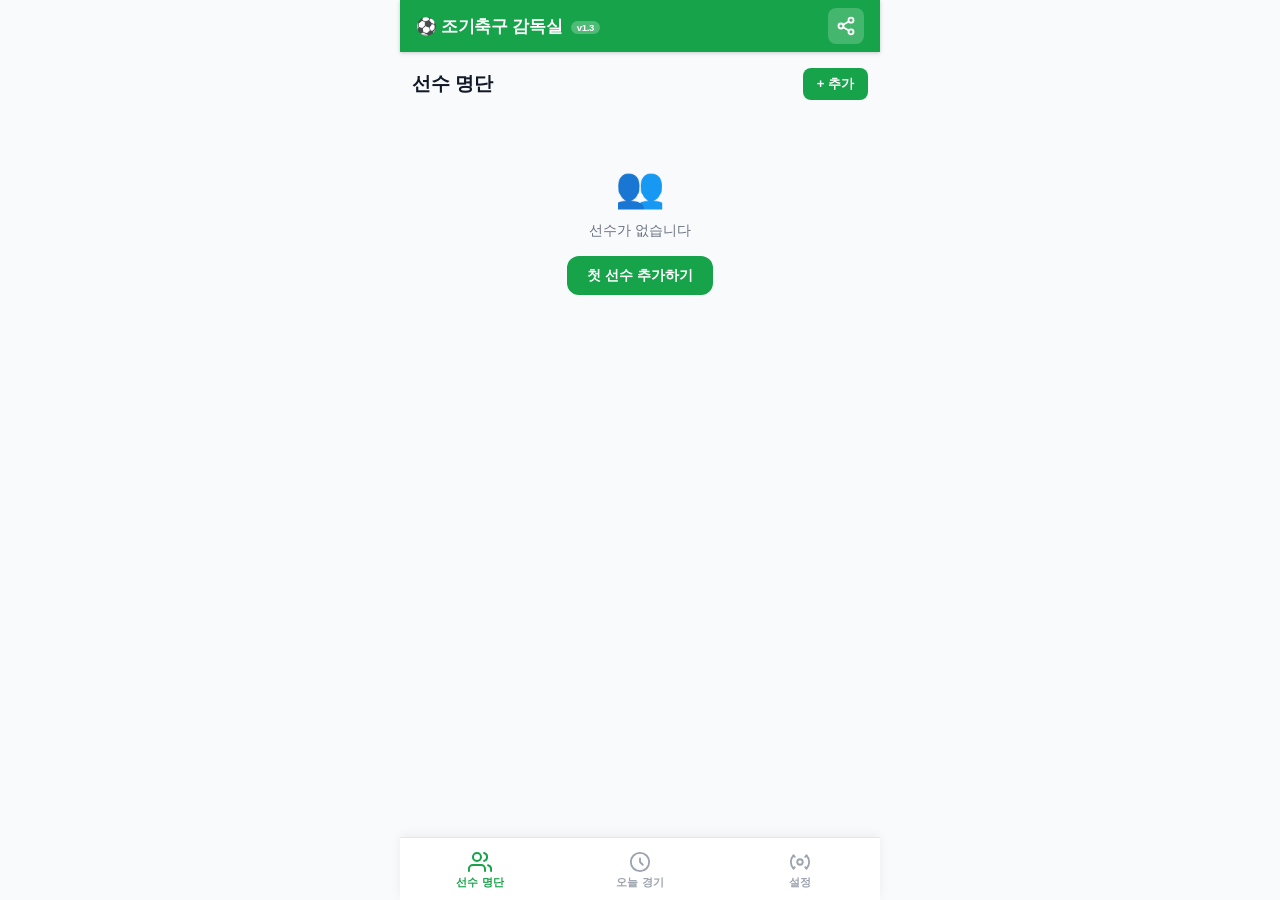
==== commit afc5af0a: "feat: 헤더에 버전 뱃지 표시 (v1.3)" ====
--- a/index.html
+++ b/index.html
@@ -24,7 +24,7 @@
   <!-- 상단 헤더 -->
   <header>
     <div class="header-inner">
-      <span class="logo">⚽ 조기축구 감독실</span>
+      <span class="logo">⚽ 조기축구 감독실 <span class="version-badge">v1.3</span></span>
       <button class="share-btn" onclick="shareApp()" title="공유하기">
         <svg width="20" height="20" viewBox="0 0 24 24" fill="none" stroke="currentColor" stroke-width="2.2" stroke-linecap="round" stroke-linejoin="round">
           <circle cx="18" cy="5" r="3"/><circle cx="6" cy="12" r="3"/><circle cx="18" cy="19" r="3"/>
@@ -58,10 +58,23 @@
         <h2>오늘 경기</h2>
         <span class="badge-count" id="selected-count">0명</span>
       </div>
-      <p class="hint">출전 선수를 탭해서 선택하세요 (최소 5명)</p>
+      <p class="hint">출전 선수를 탭해서 선택하세요 (최소 11명 — 4경기 선발 로테이션)</p>
       <div id="match-player-list" class="player-grid selectable"></div>
 
       <div class="tactics-controls">
+        <div class="form-group">
+          <label>선호 포메이션</label>
+          <div class="chip-group" id="formation-picker">
+            <button type="button" class="chip fm-chip active" data-fm="AI추천">AI 추천</button>
+            <button type="button" class="chip fm-chip" data-fm="4-4-2">4-4-2</button>
+            <button type="button" class="chip fm-chip" data-fm="4-3-3">4-3-3</button>
+            <button type="button" class="chip fm-chip" data-fm="4-2-3-1">4-2-3-1</button>
+            <button type="button" class="chip fm-chip" data-fm="3-5-2">3-5-2</button>
+            <button type="button" class="chip fm-chip" data-fm="4-1-4-1">4-1-4-1</button>
+            <button type="button" class="chip fm-chip" data-fm="3-4-3">3-4-3</button>
+            <button type="button" class="chip fm-chip" data-fm="5-3-2">5-3-2</button>
+          </div>
+        </div>
         <div class="ctrl-row">
           <div class="form-group">
             <label>희망 스타일</label>
@@ -83,14 +96,14 @@
           </div>
         </div>
         <button class="btn-ai" onclick="getTacticsFromAI()">
-          🤖 AI 전술 추천 받기
+          🤖 4경기 로테이션 전술 짜기
         </button>
       </div>
 
       <!-- AI 결과 -->
       <div id="ai-result" class="ai-result hidden">
         <div class="ai-result-header">
-          <span>🎯 AI 전술 분석 결과</span>
+          <span>🎯 4경기 로테이션 전술</span>
           <button class="share-result-btn" onclick="shareResult()" title="결과 공유">공유</button>
         </div>
         <div id="ai-result-content"></div>
@@ -167,19 +180,13 @@
       <div class="modal-body">
         <input type="hidden" id="modal-player-id" />
 
-        <div class="form-row-2">
-          <div class="form-group">
-            <label>이름 *</label>
-            <input type="text" id="modal-name" placeholder="홍길동" />
-          </div>
-          <div class="form-group form-group-sm">
-            <label>등번호</label>
-            <input type="number" id="modal-number" placeholder="10" min="1" max="99" />
-          </div>
-        </div>
-
-        <div class="form-group">
-          <label>포지션 선호도 *</label>
+        <div class="form-group">
+          <label>이름 *</label>
+          <input type="text" id="modal-name" placeholder="홍길동" />
+        </div>
+
+        <div class="form-group">
+          <label>포지션 (복수 선택 가능) *</label>
           <div class="chip-group" id="position-picker">
             <button type="button" class="chip pos-chip" data-pos="GK">GK</button>
             <button type="button" class="chip pos-chip" data-pos="CB">CB</button>
@@ -259,7 +266,7 @@
   <div id="loading-overlay" class="modal-overlay hidden">
     <div class="loading-box">
       <div class="ball-spinner">⚽</div>
-      <p>AI가 전술 분석 중...</p>
+      <p>AI가 4경기 로테이션 분석 중...</p>
       <small>잠시만 기다려주세요</small>
     </div>
   </div>
--- a/style.css
+++ b/style.css
@@ -60,6 +60,16 @@
   color: white;
   letter-spacing: -.3px;
 }
+.version-badge {
+  font-size: .6rem;
+  font-weight: 700;
+  background: rgba(255,255,255,0.25);
+  color: white;
+  padding: 1px 6px;
+  border-radius: 10px;
+  vertical-align: middle;
+  margin-left: 4px;
+}
 .share-btn {
   background: rgba(255,255,255,.2);
   border: none;
@@ -421,21 +431,14 @@
   padding: 2px 8px;
   border-radius: 20px;
 }
-.pi-list { list-style: none; }
-.pi-list li {
-  padding: 4px 0 4px 16px;
-  position: relative;
+.pi-tactic {
   font-size: .82rem;
   color: var(--gray-700);
-  line-height: 1.5;
-}
-.pi-list li::before {
-  content: '▶';
-  position: absolute;
-  left: 0;
-  color: var(--green);
-  font-size: .58rem;
-  top: 7px;
+  line-height: 1.55;
+  padding: 6px 10px;
+  background: #f0fdf4;
+  border-left: 3px solid var(--green);
+  border-radius: 0 6px 6px 0;
 }
 
 /* ===== 설정 ===== */
@@ -539,6 +542,7 @@
 .pos-chip.active  { background: var(--blue);  color: white; border-color: var(--blue); }
 .level-chip.active{ background: var(--green); color: white; border-color: var(--green); }
 .tag-chip.active  { background: var(--green-l); color: var(--green-d); border-color: #86efac; font-weight: 700; }
+.fm-chip.active   { background: var(--gray-900); color: white; border-color: var(--gray-900); }
 
 /* ===== 모달 (풀스크린 슬라이드업) ===== */
 .modal-overlay {
@@ -648,6 +652,282 @@
 .toast.hidden { display: none; }
 @keyframes fadeIn { from { opacity:0; transform:translateX(-50%) translateY(8px); } to { opacity:1; transform:translateX(-50%) translateY(0); } }
 
+/* ===== 포지션 복수 뱃지 ===== */
+.pos-badges {
+  display: flex;
+  flex-wrap: wrap;
+  gap: 3px;
+  margin-bottom: 6px;
+}
+
+/* ===== 로테이션 요약 ===== */
+.rotation-summary {
+  background: #eff6ff;
+  border: 1.5px solid #bfdbfe;
+  border-radius: var(--r);
+  padding: 12px 14px;
+  margin-bottom: 14px;
+  font-size: .85rem;
+  line-height: 1.6;
+  color: var(--gray-700);
+}
+.rotation-summary strong {
+  display: block;
+  color: var(--blue);
+  font-size: .82rem;
+  margin-bottom: 5px;
+}
+
+/* ===== 4경기 탭 ===== */
+.game-tabs {
+  display: flex;
+  gap: 6px;
+  margin-bottom: 14px;
+  overflow-x: auto;
+  -webkit-overflow-scrolling: touch;
+  padding-bottom: 2px;
+}
+.game-tab-btn {
+  flex-shrink: 0;
+  background: var(--gray-100);
+  border: 1.5px solid var(--gray-200);
+  border-radius: 20px;
+  padding: 7px 18px;
+  font-size: .85rem;
+  font-weight: 700;
+  cursor: pointer;
+  color: var(--gray-500);
+  font-family: inherit;
+  transition: all .12s;
+  touch-action: manipulation;
+}
+.game-tab-btn.active {
+  background: var(--green);
+  border-color: var(--green);
+  color: white;
+}
+.game-tab-btn:active { transform: scale(.95); }
+
+.game-panel { display: none; }
+.game-panel.active { display: block; }
+
+/* ===== 교체 대기 ===== */
+.subs-box {
+  background: #fef9c3;
+  border: 1.5px solid #fde68a;
+  border-radius: var(--r);
+  padding: 12px 14px;
+  margin-bottom: 14px;
+  font-size: .85rem;
+}
+.subs-box strong {
+  display: block;
+  color: #92400e;
+  font-size: .8rem;
+  margin-bottom: 8px;
+}
+.subs-list {
+  display: flex;
+  flex-wrap: wrap;
+  gap: 5px;
+}
+.sub-chip {
+  background: white;
+  border: 1.5px solid #fde68a;
+  border-radius: 20px;
+  padding: 4px 10px;
+  font-size: .78rem;
+  font-weight: 600;
+  color: #78350f;
+}
+
+/* ===== 공격 방향 뱃지 ===== */
+.attack-dir-badge {
+  display: inline-block;
+  background: #1e40af;
+  color: white;
+  padding: 5px 14px;
+  border-radius: 20px;
+  font-size: .78rem;
+  font-weight: 700;
+  margin-top: 8px;
+}
+
+/* ===== 피치 다이어그램 ===== */
+.pitch-card {
+  background: white;
+  border: 1.5px solid var(--gray-200);
+  border-radius: var(--r);
+  overflow: hidden;
+  margin-bottom: 12px;
+}
+.pitch-card-head {
+  background: var(--gray-900);
+  color: white;
+  padding: 10px 14px;
+  font-weight: 800;
+  font-size: .85rem;
+}
+
+.pitch {
+  position: relative;
+  width: 100%;
+  aspect-ratio: 3/4;
+  background:
+    repeating-linear-gradient(
+      180deg,
+      #2d8a4e 0, #2d8a4e 12.5%,
+      #339850 12.5%, #339850 25%
+    );
+  overflow: hidden;
+}
+/* 센터라인 */
+.pitch::before {
+  content: '';
+  position: absolute;
+  top: 50%;
+  left: 0;
+  right: 0;
+  border-top: 1.5px solid rgba(255,255,255,0.3);
+  z-index: 0;
+}
+/* 센터서클 */
+.pitch::after {
+  content: '';
+  position: absolute;
+  top: 50%;
+  left: 50%;
+  width: 20%;
+  aspect-ratio: 1;
+  border: 1.5px solid rgba(255,255,255,0.3);
+  border-radius: 50%;
+  transform: translate(-50%, -50%);
+  z-index: 0;
+}
+/* 페널티 박스 */
+.pitch-pa {
+  position: absolute;
+  left: 50%;
+  transform: translateX(-50%);
+  width: 52%;
+  height: 14%;
+  border: 1.5px solid rgba(255,255,255,0.3);
+  z-index: 0;
+  pointer-events: none;
+}
+.pitch-pa-t { top: 0; border-top: none; }
+.pitch-pa-b { bottom: 0; border-bottom: none; }
+
+/* 골대 표시 */
+.pitch-goal-label {
+  position: absolute;
+  left: 50%;
+  transform: translateX(-50%);
+  font-size: .55rem;
+  color: rgba(255,255,255,0.45);
+  font-weight: 700;
+  z-index: 0;
+  pointer-events: none;
+  letter-spacing: 1px;
+}
+.pitch-gl-t { top: 4px; }
+.pitch-gl-b { bottom: 4px; }
+
+/* 선수 마커 */
+.pp {
+  position: absolute;
+  transform: translate(-50%, -50%);
+  text-align: center;
+  z-index: 3;
+  pointer-events: none;
+}
+.pp-dot {
+  display: flex;
+  align-items: center;
+  justify-content: center;
+  width: 26px;
+  height: 26px;
+  border-radius: 50%;
+  background: white;
+  color: var(--gray-900);
+  font-size: .65rem;
+  font-weight: 800;
+  margin: 0 auto 1px;
+  box-shadow: 0 2px 8px rgba(0,0,0,0.4);
+  border: 2px solid rgba(255,255,255,0.9);
+}
+.pp-dot.gk {
+  background: #fbbf24;
+  color: #78350f;
+  border-color: #fde68a;
+}
+.pp-label {
+  font-size: .55rem;
+  font-weight: 700;
+  color: white;
+  text-shadow: 0 1px 3px rgba(0,0,0,0.9), 0 0 6px rgba(0,0,0,0.5);
+  white-space: nowrap;
+  line-height: 1.1;
+}
+
+/* SVG 화살표 오버레이 */
+.pitch-arrows {
+  position: absolute;
+  inset: 0;
+  width: 100%;
+  height: 100%;
+  z-index: 1;
+  pointer-events: none;
+}
+
+/* 이동 라벨 */
+.pitch-arrow-label {
+  position: absolute;
+  transform: translate(-50%, -140%);
+  font-size: .5rem;
+  color: #fde68a;
+  font-weight: 700;
+  text-shadow: 0 1px 3px rgba(0,0,0,0.9);
+  white-space: nowrap;
+  pointer-events: none;
+  z-index: 4;
+  background: rgba(0,0,0,0.35);
+  padding: 1px 5px;
+  border-radius: 4px;
+}
+
+/* 범례 */
+.diagram-legend {
+  display: flex;
+  flex-wrap: wrap;
+  gap: 12px;
+  padding: 8px 4px;
+  justify-content: center;
+}
+.legend-item {
+  display: flex;
+  align-items: center;
+  gap: 4px;
+  font-size: .68rem;
+  color: var(--gray-500);
+  font-weight: 600;
+}
+.legend-dot {
+  width: 12px;
+  height: 12px;
+  border-radius: 50%;
+  background: white;
+  border: 1.5px solid var(--gray-300);
+}
+.legend-dot.gk { background: #fbbf24; border-color: #fde68a; }
+.legend-line {
+  width: 20px;
+  height: 0;
+}
+.legend-line.move { border-top: 2px dashed #ffe066; }
+.legend-line.pass { border-top: 2px solid #60cdff; }
+
+
 /* ===== 데스크탑 보정 (태블릿/PC에서도 보기 좋게) ===== */
 @media (min-width: 600px) {
   body { max-width: 480px; margin: 0 auto; }
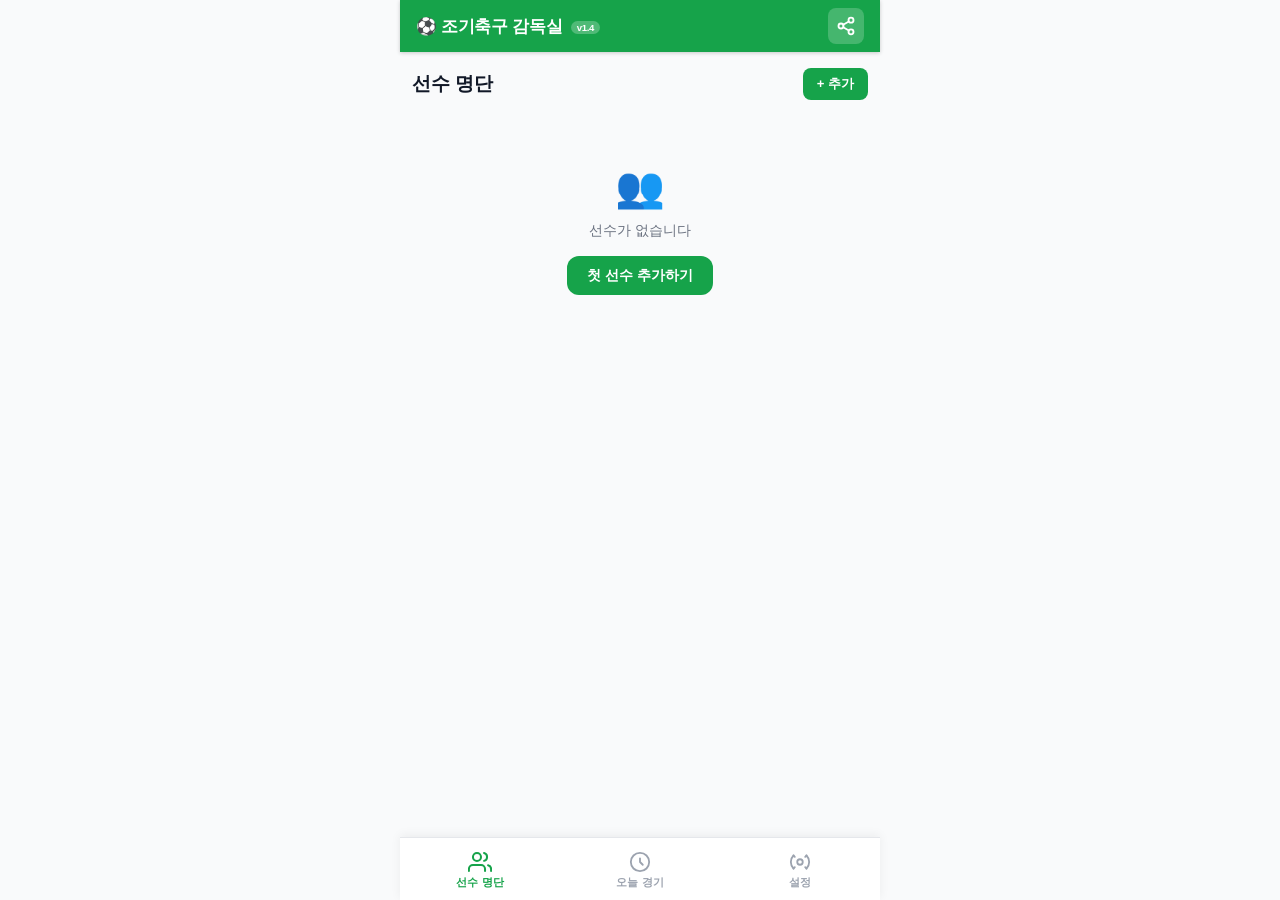
==== commit bdd66f4b: "chore: 버전 v1.3 → v1.4" ====
--- a/index.html
+++ b/index.html
@@ -24,7 +24,7 @@
   <!-- 상단 헤더 -->
   <header>
     <div class="header-inner">
-      <span class="logo">⚽ 조기축구 감독실 <span class="version-badge">v1.3</span></span>
+      <span class="logo">⚽ 조기축구 감독실 <span class="version-badge">v1.4</span></span>
       <button class="share-btn" onclick="shareApp()" title="공유하기">
         <svg width="20" height="20" viewBox="0 0 24 24" fill="none" stroke="currentColor" stroke-width="2.2" stroke-linecap="round" stroke-linejoin="round">
           <circle cx="18" cy="5" r="3"/><circle cx="6" cy="12" r="3"/><circle cx="18" cy="19" r="3"/>
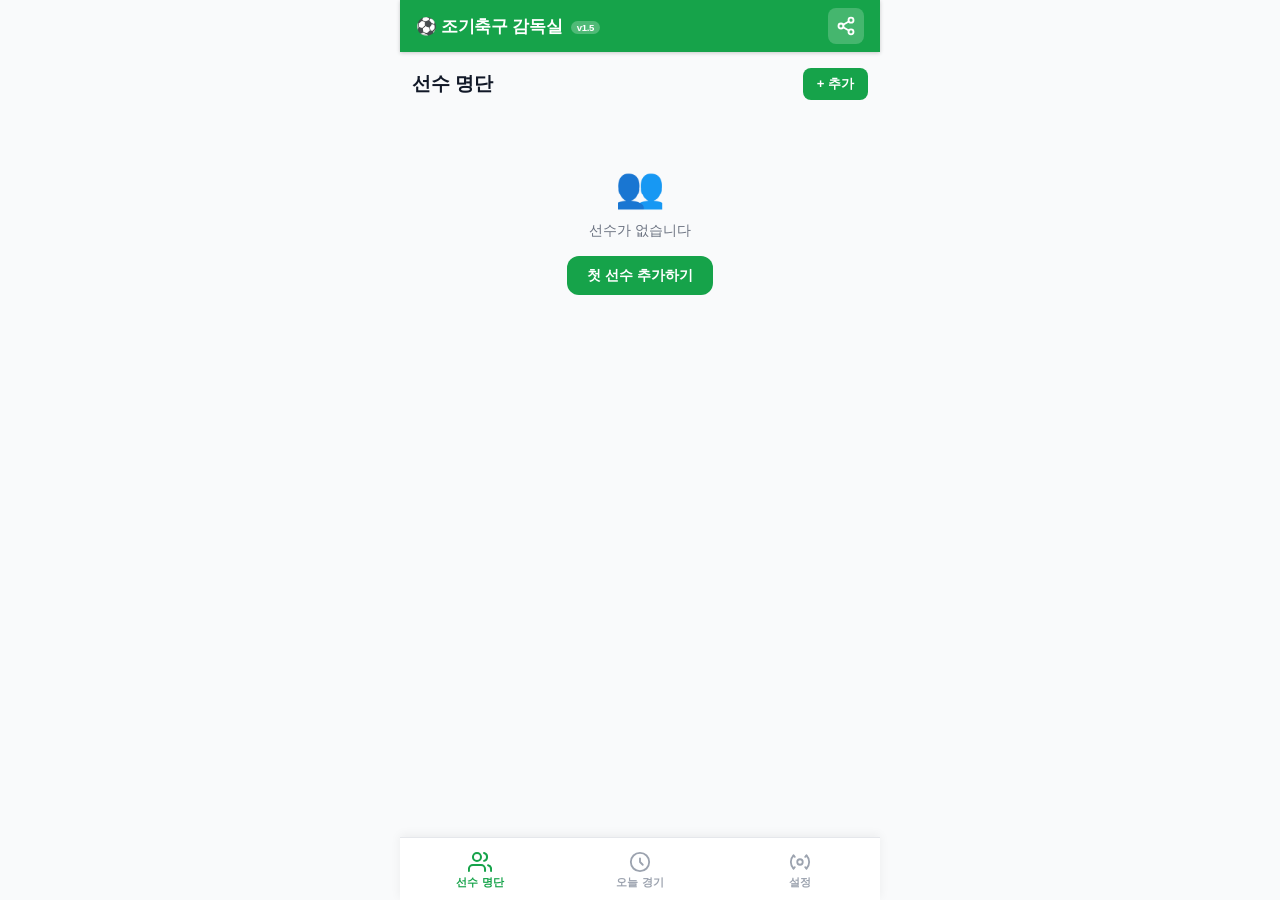
==== commit e541cd0c: "버전 v1.4 → v1.5" ====
--- a/index.html
+++ b/index.html
@@ -24,7 +24,7 @@
   <!-- 상단 헤더 -->
   <header>
     <div class="header-inner">
-      <span class="logo">⚽ 조기축구 감독실 <span class="version-badge">v1.4</span></span>
+      <span class="logo">⚽ 조기축구 감독실 <span class="version-badge">v1.5</span></span>
       <button class="share-btn" onclick="shareApp()" title="공유하기">
         <svg width="20" height="20" viewBox="0 0 24 24" fill="none" stroke="currentColor" stroke-width="2.2" stroke-linecap="round" stroke-linejoin="round">
           <circle cx="18" cy="5" r="3"/><circle cx="6" cy="12" r="3"/><circle cx="18" cy="19" r="3"/>
--- a/style.css
+++ b/style.css
@@ -431,6 +431,47 @@
   padding: 2px 8px;
   border-radius: 20px;
 }
+.pi-duty {
+  display: flex;
+  gap: 6px;
+  margin-bottom: 7px;
+}
+.duty-badge {
+  font-size: .68rem;
+  font-weight: 700;
+  padding: 2px 9px;
+  border-radius: 20px;
+  letter-spacing: .02em;
+}
+/* 공격 가담 */
+.duty-badge.atk.duty-high  { background: #fff3cd; color: #92400e; border: 1.2px solid #f59e0b; }
+.duty-badge.atk.duty-mid   { background: #f3f4f6; color: #374151; border: 1.2px solid #d1d5db; }
+.duty-badge.atk.duty-low   { background: #eff6ff; color: #1d4ed8; border: 1.2px solid #93c5fd; }
+/* 수비 가담 */
+.duty-badge.def.duty-high  { background: #fce7f3; color: #9d174d; border: 1.2px solid #f472b6; }
+.duty-badge.def.duty-mid   { background: #f3f4f6; color: #374151; border: 1.2px solid #d1d5db; }
+.duty-badge.def.duty-low   { background: #f0fdf4; color: #166534; border: 1.2px solid #86efac; }
+.pi-pass {
+  display: flex;
+  align-items: center;
+  flex-wrap: wrap;
+  gap: 4px;
+  margin-bottom: 7px;
+  font-size: .72rem;
+}
+.pi-pass-label {
+  color: var(--gray-500);
+  font-weight: 700;
+  margin-right: 2px;
+}
+.pi-pass-item {
+  background: #e0f2fe;
+  color: #0369a1;
+  border: 1.2px solid #7dd3fc;
+  border-radius: 20px;
+  padding: 1px 8px;
+  font-weight: 600;
+}
 .pi-tactic {
   font-size: .82rem;
   color: var(--gray-700);
